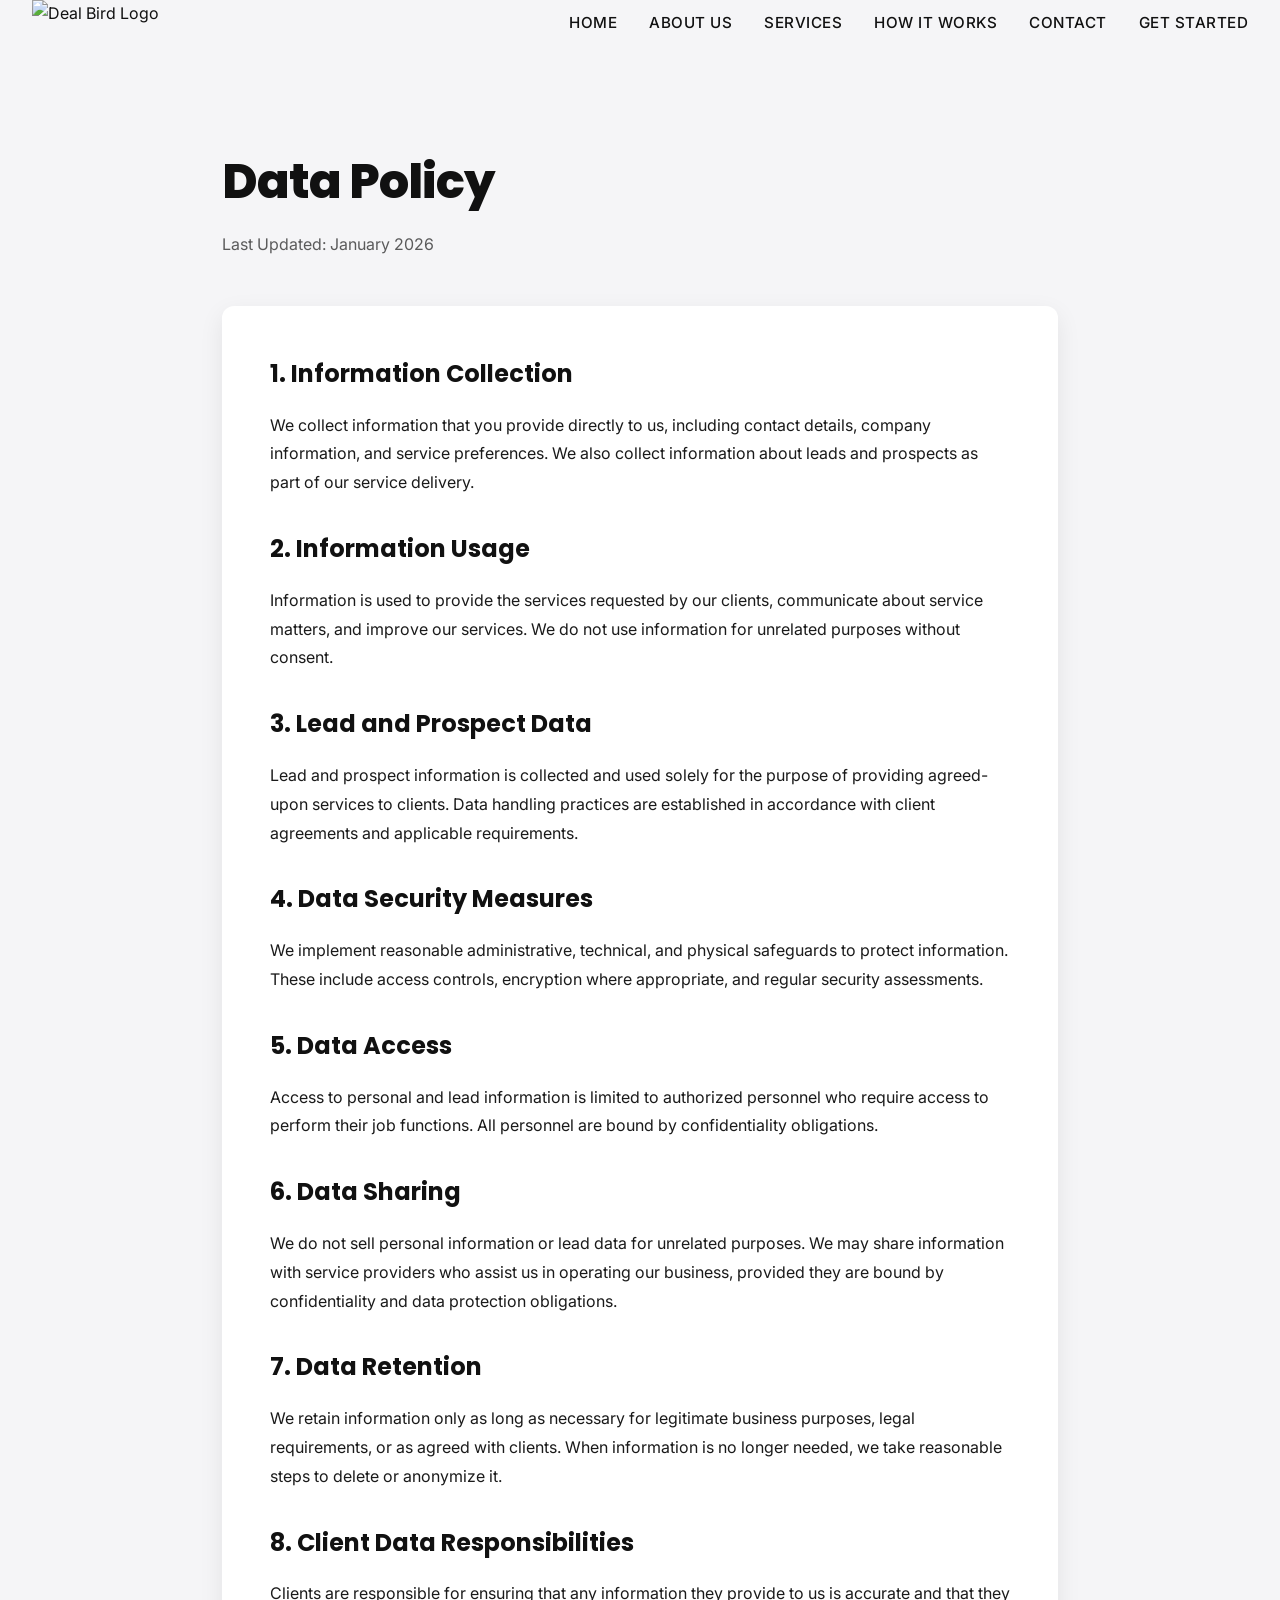
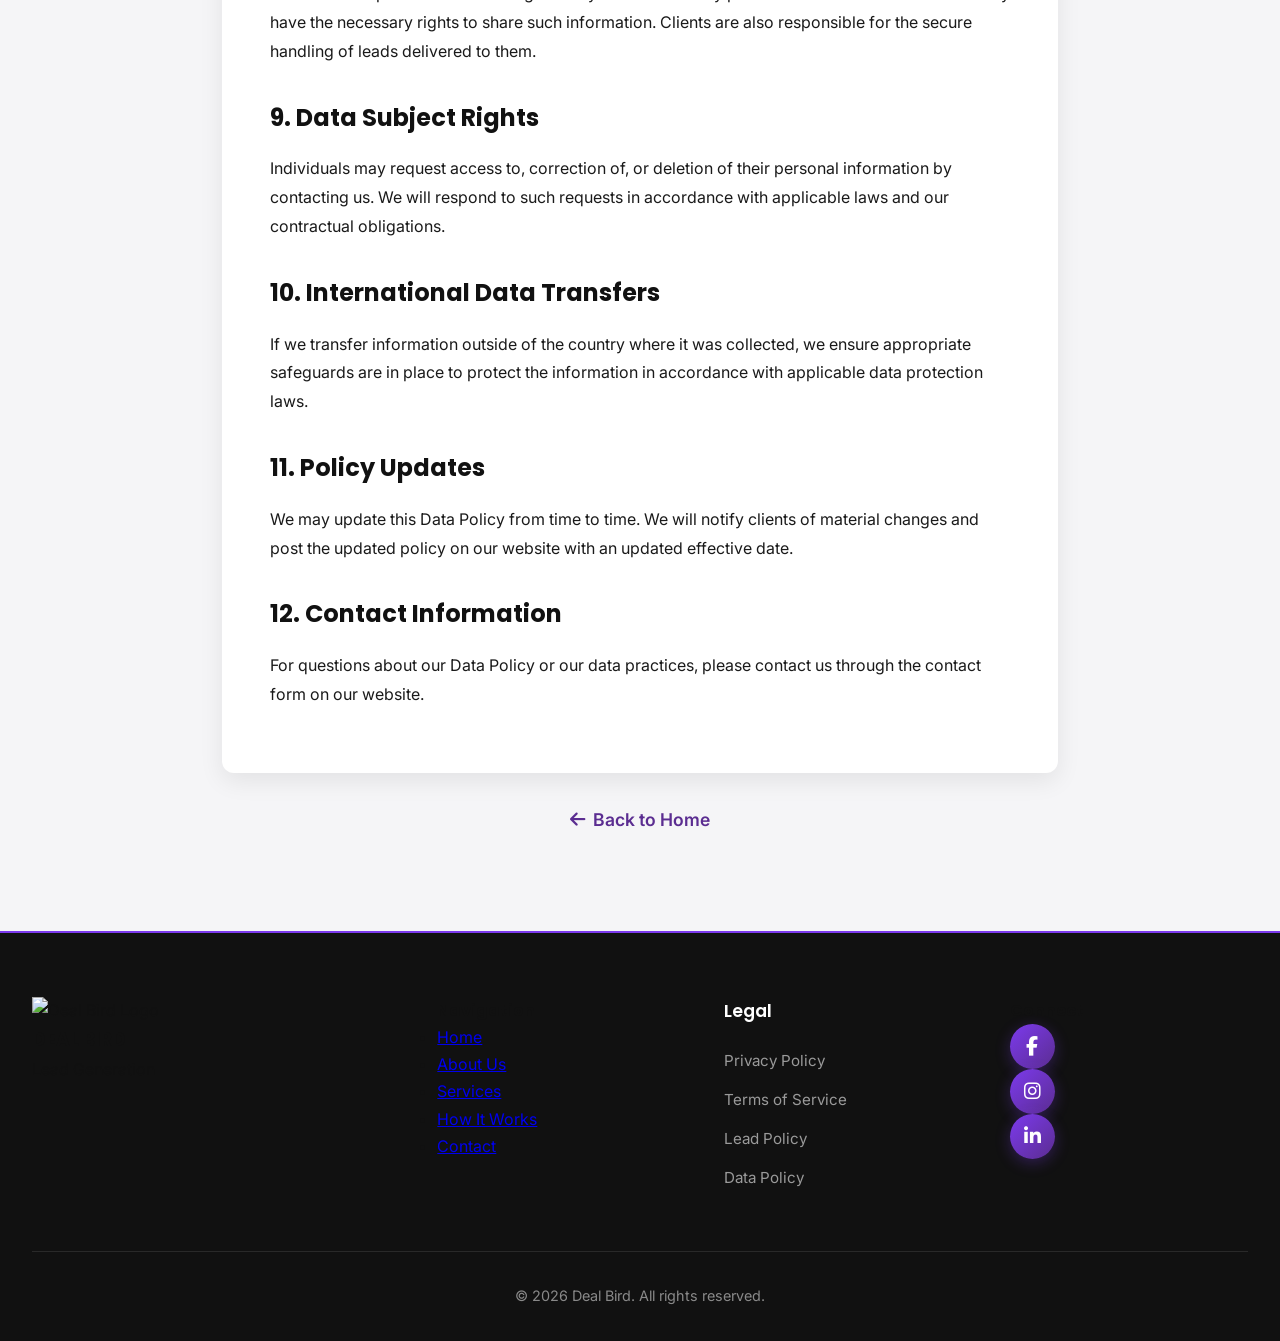
==== data-policy.html @ c2ab46f5 "Add files via upload" ====
<!DOCTYPE html>
<html lang="en">
<head>
    <meta charset="UTF-8">
    <meta name="viewport" content="width=device-width, initial-scale=1.0">
    <title>Data Policy | Deal Bird</title>
    <link rel="stylesheet" href="styles.css">
    <link rel="stylesheet" href="https://cdnjs.cloudflare.com/ajax/libs/font-awesome/6.4.0/css/all.min.css">
    <link href="https://fonts.googleapis.com/css2?family=Poppins:wght@400;500;600;700;800&family=Inter:wght@400;500;600&display=swap" rel="stylesheet">
</head>
<body>
    <!-- Header -->
    <header class="header">
        <div class="nav-container">
            <div class="logo">
                <img src="assets/logo.ico" alt="Deal Bird Logo" class="logo-img">
            </div>
            <ul class="nav-menu">
                <li><a href="index.html">Home</a></li>
                <li><a href="index.html#about">About Us</a></li>
                <li><a href="index.html#services">Services</a></li>
                <li><a href="index.html#process">How It Works</a></li>
                <li><a href="index.html#contact">Contact</a></li>
                <li><a href="index.html#contact" class="nav-cta">GET STARTED</a></li>
            </ul>
            <div class="hamburger">
                <span></span>
                <span></span>
                <span></span>
            </div>
        </div>
    </header>

    <!-- Data Policy Content -->
    <section class="legal-page">
        <div class="legal-container">
            <h1>Data Policy</h1>
            <p class="legal-updated">Last Updated: January 2026</p>
            
            <div class="legal-content">
                <h2>1. Information Collection</h2>
                <p>We collect information that you provide directly to us, including contact details, company information, and service preferences. We also collect information about leads and prospects as part of our service delivery.</p>
                
                <h2>2. Information Usage</h2>
                <p>Information is used to provide the services requested by our clients, communicate about service matters, and improve our services. We do not use information for unrelated purposes without consent.</p>
                
                <h2>3. Lead and Prospect Data</h2>
                <p>Lead and prospect information is collected and used solely for the purpose of providing agreed-upon services to clients. Data handling practices are established in accordance with client agreements and applicable requirements.</p>
                
                <h2>4. Data Security Measures</h2>
                <p>We implement reasonable administrative, technical, and physical safeguards to protect information. These include access controls, encryption where appropriate, and regular security assessments.</p>
                
                <h2>5. Data Access</h2>
                <p>Access to personal and lead information is limited to authorized personnel who require access to perform their job functions. All personnel are bound by confidentiality obligations.</p>
                
                <h2>6. Data Sharing</h2>
                <p>We do not sell personal information or lead data for unrelated purposes. We may share information with service providers who assist us in operating our business, provided they are bound by confidentiality and data protection obligations.</p>
                
                <h2>7. Data Retention</h2>
                <p>We retain information only as long as necessary for legitimate business purposes, legal requirements, or as agreed with clients. When information is no longer needed, we take reasonable steps to delete or anonymize it.</p>
                
                <h2>8. Client Data Responsibilities</h2>
                <p>Clients are responsible for ensuring that any information they provide to us is accurate and that they have the necessary rights to share such information. Clients are also responsible for the secure handling of leads delivered to them.</p>
                
                <h2>9. Data Subject Rights</h2>
                <p>Individuals may request access to, correction of, or deletion of their personal information by contacting us. We will respond to such requests in accordance with applicable laws and our contractual obligations.</p>
                
                <h2>10. International Data Transfers</h2>
                <p>If we transfer information outside of the country where it was collected, we ensure appropriate safeguards are in place to protect the information in accordance with applicable data protection laws.</p>
                
                <h2>11. Policy Updates</h2>
                <p>We may update this Data Policy from time to time. We will notify clients of material changes and post the updated policy on our website with an updated effective date.</p>
                
                <h2>12. Contact Information</h2>
                <p>For questions about our Data Policy or our data practices, please contact us through the contact form on our website.</p>
            </div>
            
            <div class="legal-footer">
                <a href="index.html" class="back-link"><i class="fas fa-arrow-left"></i> Back to Home</a>
            </div>
        </div>
    </section>

    <!-- Footer -->
    <footer class="footer">
        <div class="footer-container">
            <div class="footer-grid">
                <div class="footer-brand">
                    <div class="footer-logo">
                        <img src="assets/logo.ico" alt="Deal Bird Logo" class="footer-logo-img">
                    </div>
                    <h3>DEAL BIRD</h3>
                    <p>Lead Generation</p>
                </div>
                <div class="footer-nav">
                    <h4>Navigation</h4>
                    <ul>
                        <li><a href="index.html">Home</a></li>
                        <li><a href="index.html#about">About Us</a></li>
                        <li><a href="index.html#services">Services</a></li>
                        <li><a href="index.html#process">How It Works</a></li>
                        <li><a href="index.html#contact">Contact</a></li>
                    </ul>
                </div>
                <div class="footer-legal">
                    <h4>Legal</h4>
                    <ul>
                        <li><a href="privacy-policy.html">Privacy Policy</a></li>
                        <li><a href="terms-of-service.html">Terms of Service</a></li>
                        <li><a href="lead-policy.html">Lead Policy</a></li>
                        <li><a href="data-policy.html">Data Policy</a></li>
                    </ul>
                </div>
                <div class="footer-social">
                    <h4>Connect</h4>
                    <div class="social-links">
                        <a href="https://www.facebook.com/profile.php?id=61592684417200" target="_blank" class="social-link">
                            <i class="fab fa-facebook-f"></i>
                        </a>
                        <a href="https://www.instagram.com/dealbird_/" target="_blank" class="social-link">
                            <i class="fab fa-instagram"></i>
                        </a>
                        <a href="https://www.linkedin.com/company/deal-birdd/about/" target="_blank" class="social-link">
                            <i class="fab fa-linkedin-in"></i>
                        </a>
                    </div>
                </div>
            </div>
            <div class="footer-bottom">
                <p>&copy; 2026 Deal Bird. All rights reserved.</p>
            </div>
        </div>
    </footer>

    <script src="script.js"></script>
</body>
</html>
---- styles.css ----
/* Reset and Base Styles */
* {
    margin: 0;
    padding: 0;
    box-sizing: border-box;
}

:root {
    --color-primary: #5B2D91;
    --color-accent: #7C3AED;
    --color-dark-purple: #452080;
    --color-black: #111111;
    --color-dark: #1A1A1A;
    --color-white: #FFFFFF;
    --color-off-white: #F5F5F7;
    --color-light-purple: #EDE7F6;
    --shadow-sm: 0 1px 2px 0 rgba(0, 0, 0, 0.05);
    --shadow-md: 0 4px 6px -1px rgba(0, 0, 0, 0.1), 0 2px 4px -1px rgba(0, 0, 0, 0.06);
    --shadow-lg: 0 10px 15px -3px rgba(0, 0, 0, 0.1), 0 4px 6px -2px rgba(0, 0, 0, 0.05);
    --shadow-xl: 0 20px 25px -5px rgba(0, 0, 0, 0.1), 0 10px 10px -5px rgba(0, 0, 0, 0.04);
    --shadow-card: 0 8px 25px rgba(17, 17, 17, 0.08);
    --shadow-button: 0 5px 15px rgba(91, 45, 145, 0.20);
}

body {
    font-family: 'Inter', -apple-system, BlinkMacSystemFont, 'Segoe UI', Roboto, 'Helvetica Neue', Arial, sans-serif;
    background-color: var(--color-off-white);
    color: var(--color-black);
    line-height: 1.7;
    overflow-x: hidden;
    -webkit-font-smoothing: antialiased;
    -moz-osx-font-smoothing: grayscale;
    min-height: 100vh;
}

h1, h2, h3, h4, h5, h6 {
    font-family: 'Poppins', -apple-system, BlinkMacSystemFont, 'Segoe UI', Roboto, 'Helvetica Neue', Arial, sans-serif;
    font-weight: 700;
}

body::before {
    display: none;
}

body::after {
    display: none;
}

/* Navigation */
.navbar {
    background-color: var(--color-white);
    padding: 1rem 0;
    position: fixed;
    width: 100%;
    top: 0;
    z-index: 1000;
    box-shadow: var(--shadow-sm);
}

.nav-container {
    max-width: 1400px;
    margin: 0 auto;
    padding: 0 2rem;
    display: flex;
    justify-content: space-between;
    align-items: center;
    gap: 2rem;
}

.logo {
    display: flex;
    align-items: center;
    gap: 0.75rem;
}

.logo-img {
    height: 45px;
    width: auto;
    object-fit: contain;
}

.nav-menu {
    display: flex;
    list-style: none;
    gap: 2rem;
    align-items: center;
}

.nav-menu a {
    text-decoration: none;
    color: var(--color-black);
    font-weight: 500;
    font-size: 0.95rem;
    transition: color 0.3s ease;
    text-transform: uppercase;
    letter-spacing: 0.5px;
    position: relative;
}

.nav-menu a:hover {
    color: var(--color-primary);
}

.nav-menu a::after {
    content: '';
    position: absolute;
    bottom: -4px;
    left: 0;
    width: 0;
    height: 2px;
    background: var(--color-primary);
    transition: width 0.3s ease;
}

.nav-menu a:hover::after {
    width: 100%;
}

.btn-book-meeting {
    background-color: var(--color-primary);
    color: var(--color-white) !important;
    padding: 0.75rem 1.75rem;
    border-radius: 8px;
    font-weight: 600;
    font-size: 0.9rem;
    transition: all 0.3s ease;
    box-shadow: var(--shadow-md);
}

.btn-book-meeting:hover {
    background-color: var(--color-dark-purple);
    transform: translateY(-2px);
    box-shadow: var(--shadow-lg);
}

.hamburger {
    display: none;
    flex-direction: column;
    cursor: pointer;
    gap: 5px;
}

.hamburger span {
    width: 25px;
    height: 3px;
    background-color: var(--black);
    transition: 0.3s;
}

/* Hero Section Wrapper - Flex column for viewport fit */
.hero-wrapper {
    display: flex;
    flex-direction: column;
    justify-content: space-between;
    height: 100vh;
    overflow: hidden;
    width: 100%;
}

/* Hero Section */
.hero {
    position: relative;
    background: var(--color-off-white);
    padding: 0;
    flex: 1;
    overflow: hidden;
    width: 100%;
}

.hero-container {
    max-width: 100%;
    margin: 0 auto;
    padding: 0;
    display: grid;
    grid-template-columns: 45% 55%;
    gap: 0;
    align-items: center;
    width: 100%;
    height: 100%;
}

.hero-left {
    position: relative;
    z-index: 2;
    max-width: 1000px;
    padding: 0 10rem;
}

.hero-right {
    position: relative;
    height: 100%;
    overflow: hidden;
}

.hero-image-wrapper {
    position: absolute;
    top: 0;
    right: 0;
    width: 100%;
    height: 100%;
    clip-path: polygon(20% 0, 100% 0, 100% 100%, 0 100%);
}

.hero-image {
    width: 100%;
    height: 100%;
    object-fit: cover;
    object-position: center center;
}

/* Purple diagonal accent lines along the edge */
.hero-diagonal-line {
    position: absolute;
    top: 0;
    left: 0;
    width: 100%;
    height: 100%;
    background: linear-gradient(135deg, #5B2D91 0%, #5B2D91 3px, transparent 3px);
    clip-path: polygon(19.5% 0, 20.5% 0, -0.5% 100%, 0.5% 100%);
    z-index: 5;
    pointer-events: none;
}

.hero-diagonal-line-light {
    position: absolute;
    top: 0;
    left: 0;
    width: 100%;
    height: 100%;
    background: linear-gradient(135deg, #7C3AED 0%, #7C3AED 2px, transparent 2px);
    clip-path: polygon(20.2% 0, 20.8% 0%, 0.2% 100%, 0.8% 100%);
    z-index: 5;
    pointer-events: none;
}

/* Purple geometric corner overlay - overlapping diagonal */
.hero-purple-corner-1 {
    position: absolute;
    top: 25%;
    left: 8%;
    width: 80px;
    height: 80px;
    background: linear-gradient(135deg, #5B2D91 0%, #7C3AED 100%);
    clip-path: polygon(50% 0%, 100% 50%, 50% 100%, 0% 50%);
    opacity: 0.2;
    z-index: 10;
}

.hero-purple-corner-2 {
    position: absolute;
    top: 30%;
    left: 12%;
    width: 60px;
    height: 60px;
    border: 3px solid #7C3AED;
    clip-path: polygon(50% 0%, 100% 50%, 50% 100%, 0% 50%);
    opacity: 0.4;
    z-index: 10;
}

.hero-purple-line-1 {
    position: absolute;
    top: 35%;
    left: 5%;
    width: 100px;
    height: 2px;
    background: linear-gradient(90deg, transparent 0%, #7C3AED 50%, transparent 100%);
    opacity: 0.6;
    z-index: 10;
}

.hero-purple-line-2 {
    position: absolute;
    top: 38%;
    left: 7%;
    width: 80px;
    height: 2px;
    background: linear-gradient(90deg, transparent 0%, #5B2D91 50%, transparent 100%);
    opacity: 0.5;
    z-index: 10;
}

.hero-geo-dots {
    position: absolute;
    top: 40%;
    left: 10%;
    width: 40px;
    height: 40px;
    background-image: radial-gradient(circle, #7C3AED 1.5px, transparent 1.5px);
    background-size: 6px 6px;
    opacity: 0.4;
    z-index: 10;
}

.hero-title {
    font-size: 5rem;
    font-weight: 800;
    line-height: 0.9;
    margin-bottom: 1.5rem;
    letter-spacing: -2px;
    text-transform: uppercase;
}

.title-smarter {
    color: var(--color-black);
    display: block;
    font-size: 56px;
}

.title-lead {
    color: var(--color-primary);
    display: block;
    font-size: 72px;
}

.title-generation {
    color: var(--color-black);
    display: block;
    font-size: 56px;
}

.hero-subtitle {
    font-size: 1.2rem;
    color: var(--color-primary);
    font-weight: 600;
    margin-bottom: 0.5rem;
    letter-spacing: 1px;
    text-transform: uppercase;
}

.hero-description-wrapper {
    display: flex;
    align-items: center;
    gap: 1.5rem;
    margin-bottom: 2rem;
}

.hero-description {
    font-size: 1.1rem;
    color: var(--color-dark);
    line-height: 1.6;
    margin: 0;
}

.hero-description strong {
    color: var(--color-primary);
    font-weight: 700;
}

.hero-description-extended {
    font-size: 1rem;
    color: var(--color-dark);
    line-height: 1.6;
    margin-bottom: 1rem;
    opacity: 0.9;
}

.hero-cta {
    display: inline-block;
    background-color: var(--color-primary);
    color: var(--color-white);
    padding: 1rem 2.5rem;
    border-radius: 8px;
    font-weight: 600;
    font-size: 1rem;
    text-decoration: none;
    transition: all 0.3s ease;
    box-shadow: var(--shadow-button);
    min-width: 200px;
    text-align: center;
}

.hero-cta:hover {
    background-color: var(--color-dark-purple);
    transform: translateY(-3px);
    box-shadow: var(--shadow-lg);
}

.hero-services {
    display: grid;
    grid-template-columns: repeat(3, 1fr);
    gap: 1.25rem;
}

.hero-service-item {
    display: flex;
    align-items: center;
    gap: 1rem;
    padding: 1.25rem;
    background: var(--white);
    border-radius: 12px;
    border-left: 4px solid var(--primary-purple);
    transition: all 0.3s ease;
}

.hero-service-item:hover {
    transform: translateY(-3px);
    box-shadow: var(--shadow-lg);
}

.hero-service-item i {
    font-size: 1.4rem;
    color: var(--primary-purple);
}

.hero-service-item span {
    font-size: 0.85rem;
    font-weight: 600;
    color: var(--black);
    letter-spacing: 0.5px;
}

.hero-buttons {
    display: flex;
    gap: 1rem;
    flex-wrap: wrap;
}

.btn-primary {
    background: linear-gradient(135deg, var(--primary-purple) 0%, var(--dark-purple) 100%);
    color: var(--white);
    padding: 1rem 2.5rem;
    border: none;
    border-radius: 50px;
    font-size: 1rem;
    font-weight: 600;
    text-decoration: none;
    cursor: pointer;
    transition: all 0.3s ease;
    display: inline-flex;
    align-items: center;
    gap: 0.75rem;
    box-shadow: var(--shadow-md);
}

.btn-primary:hover {
    transform: translateY(-3px);
    box-shadow: var(--shadow-xl);
}

.btn-primary.disabled {
    background: var(--light-gray);
    cursor: not-allowed;
    transform: none;
    box-shadow: none;
}

.btn-whatsapp {
    background: linear-gradient(135deg, #25D366 0%, #128C7E 100%);
    color: var(--white);
    padding: 1rem 2.5rem;
    border: none;
    border-radius: 50px;
    font-size: 1rem;
    font-weight: 600;
    text-decoration: none;
    cursor: pointer;
    transition: all 0.3s ease;
    display: inline-flex;
    align-items: center;
    gap: 0.75rem;
    box-shadow: var(--shadow-md);
}

.btn-whatsapp:hover {
    transform: translateY(-3px);
    box-shadow: var(--shadow-xl);
}

/* Feature Bar */
.feature-bar {
    background-color: var(--color-black);
    padding: 2rem 0;
    width: 100%;
}

.feature-bar-container {
    max-width: 1280px;
    margin: 0 auto;
    padding: 0 2rem;
    display: flex;
    align-items: center;
    justify-content: space-between;
    gap: 2rem;
}

.feature-item {
    display: flex;
    align-items: center;
    gap: 1rem;
    flex: 1;
}

.feature-item i {
    font-size: 1.5rem;
    color: var(--color-accent);
}

.feature-text {
    display: flex;
    flex-direction: column;
}

.feature-title {
    font-size: 0.85rem;
    font-weight: 600;
    color: var(--color-white);
    letter-spacing: 1px;
    text-transform: uppercase;
}

.feature-subtitle {
    font-size: 1rem;
    font-weight: 700;
    color: var(--color-white);
    letter-spacing: 0.5px;
}

.feature-divider {
    width: 1px;
    height: 40px;
    background: rgba(255, 255, 255, 0.2);
}

/* Purple CTA Strip */
.cta-strip {
    background: linear-gradient(135deg, var(--color-primary) 0%, var(--color-accent) 100%);
    padding: 2rem 0;
    position: relative;
    clip-path: polygon(0 0, calc(100% - 60px) 0, 100% 100%, 0 100%);
}

.cta-strip-container {
    max-width: 1280px;
    margin: 0 auto;
    padding: 0 2rem;
}

.cta-strip-content {
    display: flex;
    align-items: center;
    gap: 2rem;
}

.cta-icon {
    font-size: 2.5rem;
    color: var(--color-white);
    opacity: 0.9;
}

.cta-text {
    font-size: 1.5rem;
    font-weight: 600;
    color: var(--color-white);
    margin: 0;
    letter-spacing: -0.5px;
}

.cta-highlight {
    color: rgba(255, 255, 255, 0.7);
    font-weight: 400;
}

/* About Section */
.about {
    background: var(--color-white);
    padding: 5rem 0;
}

.about-container {
    max-width: 1280px;
    margin: 0 auto;
    padding: 0 2rem;
    display: grid;
    grid-template-columns: 1fr 1fr;
    gap: 4rem;
    align-items: center;
}

.about-content h2 {
    font-size: 2.5rem;
    font-weight: 800;
    color: var(--color-black);
    margin-bottom: 1.5rem;
    letter-spacing: -1px;
}

.about-content h2 span {
    color: var(--color-primary);
}

.about-content p {
    font-size: 1.1rem;
    color: var(--color-dark);
    line-height: 1.8;
}

.about-image img {
    max-width: 100%;
    height: auto;
    border-radius: 12px;
    box-shadow: var(--shadow-lg);
}

/* Call Samples Section */
.call-samples {
    background: var(--color-off-white);
    padding: 5rem 0;
}

.call-samples-container {
    max-width: 1280px;
    margin: 0 auto;
    padding: 0 2rem;
}

.call-samples h2 {
    font-size: 2.5rem;
    text-align: center;
    margin-bottom: 1rem;
    color: var(--color-black);
    font-weight: 800;
    letter-spacing: -1px;
}

.call-samples h2 span {
    color: var(--color-primary);
}

.section-subtitle {
    text-align: center;
    color: var(--color-dark);
    margin-bottom: 4rem;
    font-size: 1.1rem;
}

.samples-grid {
    display: grid;
    grid-template-columns: repeat(auto-fit, minmax(320px, 1fr));
    gap: 2rem;
}

.sample-card {
    background: var(--color-white);
    border-radius: 12px;
    padding: 2rem;
    text-align: center;
    border: 1px solid var(--color-light-purple);
    transition: all 0.3s ease;
    box-shadow: var(--shadow-card);
}

.sample-card:hover {
    transform: translateY(-8px);
    box-shadow: var(--shadow-xl);
}

.sample-placeholder {
    background: linear-gradient(135deg, var(--color-dark-purple) 0%, var(--color-primary) 100%);
    height: 220px;
    display: flex;
    align-items: center;
    justify-content: center;
    border-radius: 8px;
}

.sample-placeholder i {
    font-size: 4rem;
    color: var(--color-white);
}

.sample-card h3 {
    padding: 1.75rem;
    font-size: 1.3rem;
    color: var(--color-black);
    font-weight: 700;
}

.sample-card p {
    padding: 0 1.75rem 1.75rem;
    color: var(--color-dark);
    line-height: 1.6;
}

/* Secret Section */
.secret-section {
    background: var(--color-off-white);
    padding: 6rem 0;
    text-align: center;
}

.secret-container {
    max-width: 1280px;
    margin: 0 auto;
    padding: 0 2rem;
}

.secret-content {
    display: grid;
    grid-template-columns: 1fr 1fr;
    gap: 4rem;
    align-items: center;
}

.secret-text h2 {
    font-size: 2.5rem;
    margin-bottom: 1.5rem;
    color: var(--color-black);
    font-weight: 800;
    letter-spacing: -1px;
}

.secret-text p {
    font-size: 1.2rem;
    color: var(--color-dark);
    line-height: 1.8;
}

.secret-visual {
    display: flex;
    justify-content: center;
    align-items: center;
}

.secret-graphic {
    display: flex;
    gap: 2rem;
    align-items: center;
    justify-content: center;
    padding: 3rem;
    background: linear-gradient(135deg, var(--color-light-purple) 0%, var(--color-off-white) 100%);
    border-radius: 20px;
    border: 2px solid rgba(91,45,145,0.2);
}

.secret-graphic i {
    font-size: 3.5rem;
    color: var(--color-primary);
}

.process {
    background: var(--color-white);
    padding: 6rem 0;
}

.process-container {
    max-width: 1280px;
    margin: 0 auto;
    padding: 0 2rem;
}

.process h2 {
    font-size: 2.5rem;
    text-align: center;
    margin-bottom: 4rem;
    color: var(--color-black);
    font-weight: 800;
    letter-spacing: -1px;
}

.process h2 span {
    color: var(--color-primary);
}

.process-grid {
    display: grid;
    grid-template-columns: repeat(5, 1fr);
    gap: 24px;
}

.process-card {
    background: #FFFFFF;
    padding: 2.5rem;
    border-radius: 12px;
    text-align: center;
    border: 1px solid rgba(91,45,145,0.15);
    transition: all 0.25s ease;
    box-shadow: 0 8px 25px rgba(17,17,17,0.06);
    position: relative;
}

.process-card:hover {
    background: #F0E9FA;
    border: 1px solid rgba(91,45,145,0.40);
    box-shadow: 0 15px 35px rgba(91,45,145,0.16);
    transform: translateY(-6px);
}

.process-card:hover .process-number {
    color: #7C3AED;
}

.process-number {
    font-size: 56px;
    font-weight: 700;
    color: #5B2D91;
    margin-bottom: 0.5rem;
    letter-spacing: -2px;
    transition: all 0.25s ease;
}

.process-icon {
    font-size: 1.8rem;
    color: var(--color-primary);
    margin-bottom: 1rem;
    transition: all 0.25s ease;
}

.process-card:hover .process-icon {
    color: #7C3AED;
}

.process-card h3 {
    font-size: 1.4rem;
    margin-bottom: 1rem;
    color: var(--color-black);
    font-weight: 700;
}

.process-card p {
    color: var(--color-dark);
    line-height: 1.7;
}

/* Services Section */
.services {
    background: var(--color-light-purple);
    padding: 5rem 0;
}

.services-header {
    text-align: center;
    margin-bottom: 4rem;
    padding: 2rem;
    background: rgba(255, 255, 255, 0.9);
    border-radius: 20px;
    border: 2px solid rgba(91, 33, 182, 0.5);
    max-width: 800px;
    margin-left: auto;
    margin-right: auto;
    box-shadow: var(--shadow-lg);
}

.services-container {
    max-width: 1280px;
    margin: 0 auto;
    padding: 0 2rem;
}

.services h2 {
    font-size: 2.5rem;
    text-align: center;
    margin-bottom: 4rem;
    color: var(--primary-purple);
    font-weight: 800;
    letter-spacing: -1px;
}

.services-grid {
    display: grid;
    grid-template-columns: repeat(3, 1fr);
    gap: 24px;
}

.service-card {
    background: #FFFFFF;
    padding: 2.5rem;
    border-radius: 12px;
    text-align: center;
    border: 1px solid rgba(91,45,145,0.15);
    transition: all 0.25s ease;
    box-shadow: 0 8px 25px rgba(17,17,17,0.06);
}

.service-card:hover {
    background: #F0E9FA;
    border: 1px solid rgba(91,45,145,0.40);
    box-shadow: 0 15px 35px rgba(91,45,145,0.16);
    transform: translateY(-6px);
}

.service-icon {
    width: 90px;
    height: 90px;
    background: linear-gradient(135deg, var(--color-light-purple) 0%, var(--color-light-purple) 100%);
    border-radius: 50%;
    display: flex;
    align-items: center;
    justify-content: center;
    margin: 0 auto 1.75rem;
    box-shadow: 0 4px 15px rgba(91,45,145,0.1);
    transition: all 0.25s ease;
}

.service-icon i {
    font-size: 2.2rem;
    color: var(--color-primary);
    transition: all 0.25s ease;
}

.service-card:hover .service-icon {
    background: #5B2D91;
}

.service-card:hover .service-icon i {
    color: #FFFFFF;
}

.service-card h3 {
    font-size: 1.3rem;
    margin-bottom: 1rem;
    color: var(--color-black);
    font-weight: 700;
}

.service-card p {
    color: var(--color-dark);
    line-height: 1.7;
}

/* Why Work With Us / Trust Section */
.trust-section {
    background: var(--color-light-purple);
    padding: 5rem 0;
}

.trust-container {
    max-width: 1280px;
    margin: 0 auto;
    padding: 0 2rem;
}

.trust-section h2 {
    font-size: 2.5rem;
    text-align: center;
    margin-bottom: 1rem;
    color: var(--color-black);
    font-weight: 800;
    letter-spacing: -1px;
}

.trust-section h2 span {
    color: var(--color-primary);
}

.trust-grid {
    display: grid;
    grid-template-columns: repeat(4, 1fr);
    gap: 24px;
    margin-top: 3rem;
}

.trust-card {
    background: #FFFFFF;
    padding: 3rem;
    border-radius: 12px;
    text-align: center;
    border: 1px solid rgba(91,45,145,0.15);
    transition: all 0.25s ease;
    box-shadow: 0 8px 25px rgba(17,17,17,0.06);
    min-height: 280px;
}

.trust-card:hover {
    background: #F0E9FA;
    border: 1px solid rgba(91,45,145,0.40);
    box-shadow: 0 15px 35px rgba(91,45,145,0.16);
    transform: translateY(-6px);
}

.trust-icon {
    font-size: 3rem;
    color: var(--color-primary);
    margin-bottom: 1.5rem;
    transition: all 0.25s ease;
}

.trust-card:hover .trust-icon {
    color: #7C3AED;
}

.trust-card h3 {
    font-size: 1.4rem;
    color: var(--color-black);
    font-weight: 700;
    margin-bottom: 1rem;
}

.trust-card p {
    color: var(--color-dark);
    line-height: 1.7;
    font-size: 1rem;
}

/* Lead Quality Section */
.lead-quality {
    background: var(--color-white);
    padding: 5rem 0;
}

.lead-quality-container {
    max-width: 1280px;
    margin: 0 auto;
    padding: 0 2rem;
}

.lead-quality-content {
    max-width: 900px;
    margin: 0 auto;
    text-align: center;
}

.lead-quality-icon {
    font-size: 3rem;
    color: var(--color-primary);
    margin-bottom: 1.5rem;
}

.lead-quality-content h2 {
    font-size: 2.5rem;
    margin-bottom: 1.5rem;
    color: var(--color-black);
    font-weight: 800;
    letter-spacing: -1px;
}

.lead-quality-content p {
    font-size: 1.2rem;
    color: var(--color-dark);
    line-height: 1.8;
    margin-bottom: 2.5rem;
}

.lead-quality-points {
    display: flex;
    flex-direction: column;
    gap: 1.25rem;
    align-items: center;
}

.quality-point {
    display: flex;
    align-items: center;
    gap: 1rem;
    font-size: 1.1rem;
    color: var(--color-dark);
}

.quality-point i {
    color: var(--color-primary);
    font-size: 1.3rem;
}

.lead-quality-grid {
    display: grid;
    grid-template-columns: 1fr 1fr;
    gap: 2rem;
    align-items: center;
}

.lead-quality-text {
    padding: 2rem;
    background: var(--color-white);
    border-radius: 12px;
    box-shadow: var(--shadow-card);
}

.lead-quality-text h2 {
    font-size: 2rem;
    margin-bottom: 1rem;
    color: var(--color-black);
    font-weight: 700;
}

.lead-quality-text p {
    font-size: 1.1rem;
    color: var(--color-dark);
    line-height: 1.7;
}

.lead-quality-visual {
    padding: 2rem;
    background: var(--color-white);
    border-radius: 12px;
    box-shadow: var(--shadow-card);
}

.lead-quality-visual img {
    width: 100%;
    height: auto;
    border-radius: 12px;
}

/* Data Privacy Section */
.data-privacy {
    background: var(--color-off-white);
    padding: 5rem 0;
}

.data-privacy-container {
    max-width: 1280px;
    margin: 0 auto;
    padding: 0 2rem;
}

.data-privacy-content {
    max-width: 900px;
    margin: 0 auto;
    text-align: center;
}

.data-privacy-icon {
    font-size: 3rem;
    color: var(--color-primary);
    margin-bottom: 1.5rem;
}

.data-privacy-content h2 {
    font-size: 2.5rem;
    margin-bottom: 1.5rem;
    color: var(--color-black);
    font-weight: 800;
    letter-spacing: -1px;
}

.data-privacy-content p {
    font-size: 1.2rem;
    color: var(--color-dark);
    line-height: 1.8;
    margin-bottom: 2.5rem;
}

.data-privacy-points {
    display: flex;
    flex-direction: column;
    gap: 1.25rem;
    align-items: center;
}

.privacy-point {
    display: flex;
    align-items: center;
    gap: 1rem;
    font-size: 1.1rem;
    color: var(--color-dark);
}

.privacy-point i {
    color: var(--color-primary);
    font-size: 1.3rem;
}

/* Contact Form Section */

.contact {
    background: var(--color-light-purple);
    padding: 5rem 0;
}

.contact-container {
    max-width: 1280px;
    margin: 0 auto;
    padding: 0 2rem;
}

.contact h2 {
    font-size: 2.5rem;
    text-align: center;
    margin-bottom: 1rem;
    color: var(--color-black);
    font-weight: 800;
    letter-spacing: -1px;
}

.contact h2 span {
    color: var(--color-primary);
}

.contact-form {
    background: var(--color-white);
    padding: 3rem;
    border-radius: 12px;
    border: 1px solid rgba(91,45,145,0.3);
    box-shadow: 0 15px 40px rgba(91,45,145,0.15);
    max-width: 600px;
    margin: 0 auto;
}

.form-group {
    margin-bottom: 1.75rem;
}

.form-group label {
    display: block;
    margin-bottom: 0.5rem;
    font-weight: 600;
    color: var(--color-black);
    font-size: 0.95rem;
}

.form-group input,
.form-group select,
.form-group textarea {
    width: 100%;
    padding: 1rem;
    border: 2px solid var(--color-light-purple);
    border-radius: 8px;
    font-size: 1rem;
    font-family: inherit;
    background: var(--color-off-white);
    color: var(--color-black);
    transition: all 0.3s ease;
}

.form-group input:focus,
.form-group select:focus,
.form-group textarea:focus {
    outline: none;
    border-color: var(--color-primary);
}

.form-group select {
    cursor: pointer;
}

.btn-submit {
    background-color: var(--color-primary);
    color: var(--color-white);
    padding: 1rem 2rem;
    border: none;
    border-radius: 8px;
    font-size: 1rem;
    font-weight: 600;
    cursor: pointer;
    transition: all 0.3s ease;
    width: 100%;
    box-shadow: var(--shadow-button);
}

.btn-submit:hover {
    background-color: var(--color-dark-purple);
    transform: translateY(-2px);
    box-shadow: var(--shadow-lg);
}

/* Book a Meeting Section */
.book-meeting {
    background: var(--color-white);
    padding: 3rem 0;
}

.book-meeting-container {
    max-width: 1280px;
    margin: 0 auto;
    padding: 0 2rem;
    text-align: center;
}

.book-meeting h2 {
    font-size: 2.5rem;
    margin-bottom: 1rem;
    color: var(--color-black);
    font-weight: 800;
    letter-spacing: -1px;
}

.book-meeting h2 span {
    color: var(--color-primary);
}

.book-meeting p {
    color: var(--color-dark);
    margin-bottom: 2rem;
    font-size: 1.1rem;
}

.booking-iframe {
    width: 100%;
    max-width: 800px;
    margin: 0 auto;
    border-radius: 12px;
    overflow: hidden;
    box-shadow: var(--shadow-lg);
}

/* Legal Pages */
.legal-page {
    background: var(--color-off-white);
    padding: 6rem 0;
    min-height: calc(100vh - 80px);
}

.legal-container {
    max-width: 900px;
    margin: 0 auto;
    padding: 0 2rem;
}

.legal-page h1 {
    font-size: 3rem;
    color: var(--color-black);
    font-weight: 800;
    margin-bottom: 0.5rem;
    letter-spacing: -1px;
}

.legal-updated {
    color: var(--color-dark);
    font-size: 1rem;
    margin-bottom: 3rem;
    opacity: 0.7;
}

.legal-content {
    background: var(--color-white);
    padding: 3rem;
    border-radius: 12px;
    box-shadow: var(--shadow-card);
    margin-bottom: 2rem;
}

.legal-content h2 {
    font-size: 1.5rem;
    color: var(--color-black);
    font-weight: 700;
    margin-top: 2rem;
    margin-bottom: 1rem;
}

.legal-content h2:first-child {
    margin-top: 0;
}

.legal-content p {
    color: var(--color-dark);
    line-height: 1.8;
    margin-bottom: 1rem;
}

.legal-footer {
    text-align: center;
    margin-top: 2rem;
}

.back-link {
    display: inline-flex;
    align-items: center;
    gap: 0.5rem;
    color: var(--color-primary);
    text-decoration: none;
    font-weight: 600;
    font-size: 1.1rem;
    transition: all 0.3s ease;
}

.back-link:hover {
    color: var(--color-accent);
}

/* Footer */

.footer {
    background: #111111;
    padding: 4rem 0 2rem;
    border-top: 2px solid #7C3AED;
}

.footer-container {
    max-width: 1280px;
    margin: 0 auto;
    padding: 0 2rem;
}

.footer-grid {
    display: grid;
    grid-template-columns: 1.5fr 1fr 1fr 1fr;
    gap: 3rem;
    margin-bottom: 3rem;
}

.footer-brand {
    text-align: left;
}

.footer-logo-lockup {
    display: flex;
    align-items: center;
    gap: 1rem;
    margin-bottom: 1.5rem;
}

.footer-logo-icon {
    font-size: 2.5rem;
    color: #7C3AED;
}

.footer-logo-text {
    display: flex;
    flex-direction: column;
}

.footer-logo-name {
    color: #FFFFFF;
    font-size: 1.5rem;
    font-weight: 700;
    line-height: 1.2;
}

.footer-logo-tagline {
    color: #7C3AED;
    font-size: 0.9rem;
    font-weight: 500;
}

.footer-description {
    color: #BDBDBD;
    font-size: 0.95rem;
    line-height: 1.7;
    margin-bottom: 1.5rem;
    max-width: 280px;
}

.footer-company h4,
.footer-resources h4,
.footer-legal h4 {
    color: #FFFFFF;
    font-size: 1.1rem;
    font-weight: 600;
    margin-bottom: 1.25rem;
}

.footer-company ul,
.footer-resources ul,
.footer-legal ul {
    list-style: none;
    padding: 0;
    margin: 0;
}

.footer-company ul li,
.footer-resources ul li,
.footer-legal ul li {
    margin-bottom: 0.75rem;
}

.footer-company ul li a,
.footer-resources ul li a,
.footer-legal ul li a {
    color: #BDBDBD;
    text-decoration: none;
    font-size: 0.95rem;
    opacity: 0.8;
    transition: all 0.3s ease;
}

.footer-company ul li a:hover,
.footer-resources ul li a:hover,
.footer-legal ul li a:hover {
    color: #7C3AED;
    opacity: 1;
}

.footer-brand .social-links {
    display: flex;
    gap: 1rem;
}

.social-link {
    width: 45px;
    height: 45px;
    background: linear-gradient(135deg, #7C3AED 0%, #5B2D91 100%);
    border-radius: 50%;
    display: flex;
    align-items: center;
    justify-content: center;
    color: #FFFFFF;
    font-size: 1.2rem;
    text-decoration: none;
    transition: all 0.3s ease;
    box-shadow: 0 4px 15px rgba(124, 58, 237, 0.3);
}

.social-link:hover {
    transform: translateY(-3px) scale(1.1);
    box-shadow: 0 8px 25px rgba(124, 58, 237, 0.5);
}

.footer-bottom {
    text-align: center;
    padding-top: 2rem;
    border-top: 1px solid rgba(255, 255, 255, 0.1);
}

.footer-bottom p {
    color: #BDBDBD;
    font-size: 0.9rem;
    opacity: 0.7;
    margin: 0;
}

/* Floating WhatsApp Button */

.whatsapp-float {
    position: fixed;
    bottom: 35px;
    right: 35px;
    background: linear-gradient(135deg, #25D366 0%, #128C7E 100%);
    color: var(--color-white);
    width: 65px;
    height: 65px;
    border-radius: 50%;
    display: flex;
    align-items: center;
    justify-content: center;
    font-size: 2.2rem;
    text-decoration: none;
    box-shadow: var(--shadow-xl);
    transition: all 0.3s ease;
    z-index: 1000;
}

.whatsapp-float:hover {
    transform: scale(1.1);
    box-shadow: 0 25px 50px -12px rgba(37, 211, 102, 0.5);
}

/* Responsive Design */

@media (max-width: 1024px) {
    .hero-container {
        grid-template-columns: 1fr;
    }
    
    .hero-right {
        height: 50vh;
        min-height: 400px;
    }
    
    .hero-image-wrapper {
        width: 70%;
        clip-path: polygon(30% 0, 100% 0, 100% 100%, 0% 100%);
    }
    
    .hero-left {
        max-width: 100%;
        text-align: center;
    }
    
    .process-grid {
        grid-template-columns: repeat(2, 1fr);
        gap: 24px;
    }
    
    .trust-grid {
        grid-template-columns: repeat(2, 1fr);
        gap: 24px;
    }
    
    .services-grid {
        grid-template-columns: repeat(2, 1fr);
        gap: 24px;
    }
}

@media (max-width: 768px) {
    .nav-menu {
        display: none;
        flex-direction: column;
        position: absolute;
        top: 100%;
        left: 0;
        right: 0;
        background-color: var(--color-white);
        padding: 1.5rem;
        gap: 0;
        box-shadow: 0 10px 30px rgba(0, 0, 0, 0.15);
        border-top: 1px solid var(--color-light-purple);
        animation: slideDown 0.3s ease;
    }

    @keyframes slideDown {
        from {
            opacity: 0;
            transform: translateY(-10px);
        }
        to {
            opacity: 1;
            transform: translateY(0);
        }
    }

    .nav-menu.active {
        display: flex;
    }

    .nav-menu li {
        width: 100%;
        border-bottom: 1px solid var(--color-light-purple);
    }

    .nav-menu li:last-child {
        border-bottom: none;
    }

    .nav-menu a {
        display: block;
        padding: 1rem 0;
        font-size: 1rem;
    }

    .nav-cta {
        margin-top: 0.5rem;
        text-align: center;
        padding: 0.875rem 2rem !important;
        display: inline-block;
        width: 100%;
    }

    .hamburger {
        display: flex;
        flex-direction: column;
        gap: 5px;
        cursor: pointer;
        z-index: 1001;
    }

    .hamburger.active span:nth-child(1) {
        transform: rotate(45deg) translate(5px, 5px);
    }

    .hamburger.active span:nth-child(2) {
        opacity: 0;
    }

    .hamburger.active span:nth-child(3) {
        transform: rotate(-45deg) translate(7px, -6px);
    }

    .hero-container {
        grid-template-columns: 1fr;
        text-align: center;
        padding: 0 1.5rem;
    }

    .hero-left {
        padding: 3rem 0;
        order: 1;
        max-width: 100%;
    }

    .hero-right {
        height: 40vh;
        min-height: 300px;
        order: 2;
    }
    
    .hero-image-wrapper {
        width: 100%;
        clip-path: none;
    }

    .hero-title {
        font-size: 3rem;
    }
    
    .title-smarter {
        font-size: 2rem;
    }
    
    .title-lead {
        font-size: 3.5rem;
    }
    
    .title-generation {
        font-size: 2rem;
    }

    .hero-description {
        max-width: 100%;
    }
    
    .hero-geo-shape-1,
    .hero-geo-shape-2,
    .hero-geo-line,
    .hero-geo-white-line,
    .hero-geo-dots {
        display: none;
    }

    .feature-bar-container {
        flex-direction: column;
        gap: 1.5rem;
    }
    
    .feature-divider {
        width: 40px;
        height: 1px;
    }
    
    .cta-strip {
        clip-path: none;
    }
    
    .about-container {
        grid-template-columns: 1fr;
        gap: 2rem;
    }
    
    .about-image {
        order: -1;
    }
    
    .process-grid {
        grid-template-columns: 1fr;
        gap: 20px;
    }
    
    .samples-grid,
    .services-grid,
    .trust-grid {
        grid-template-columns: 1fr;
    }
    
    .lead-quality-points,
    .data-privacy-points {
        align-items: flex-start;
        text-align: left;
    }
    
    .quality-point,
    .privacy-point {
        font-size: 1rem;
    }
    
    .footer-grid {
        grid-template-columns: 1fr;
        gap: 2rem;
        text-align: center;
    }
    
    .footer-brand,
    .footer-company,
    .footer-resources,
    .footer-legal {
        text-align: center;
    }
    
    .footer-logo-lockup {
        justify-content: center;
    }
    
    .footer-description {
        max-width: 100%;
    }
    
    .footer-brand .social-links {
        justify-content: center;
    }
}

@media (max-width: 480px) {
    .hero {
        min-height: 600px;
    }
    
    .hero-title {
        font-size: 2.5rem;
    }
    
    .title-smarter {
        font-size: 1.5rem;
    }
    
    .title-lead {
        font-size: 2.8rem;
    }
    
    .title-generation {
        font-size: 1.5rem;
    }
    
    .hero-subtitle {
        font-size: 1rem;
    }
    
    .hero-description {
        font-size: 1rem;
    }
}
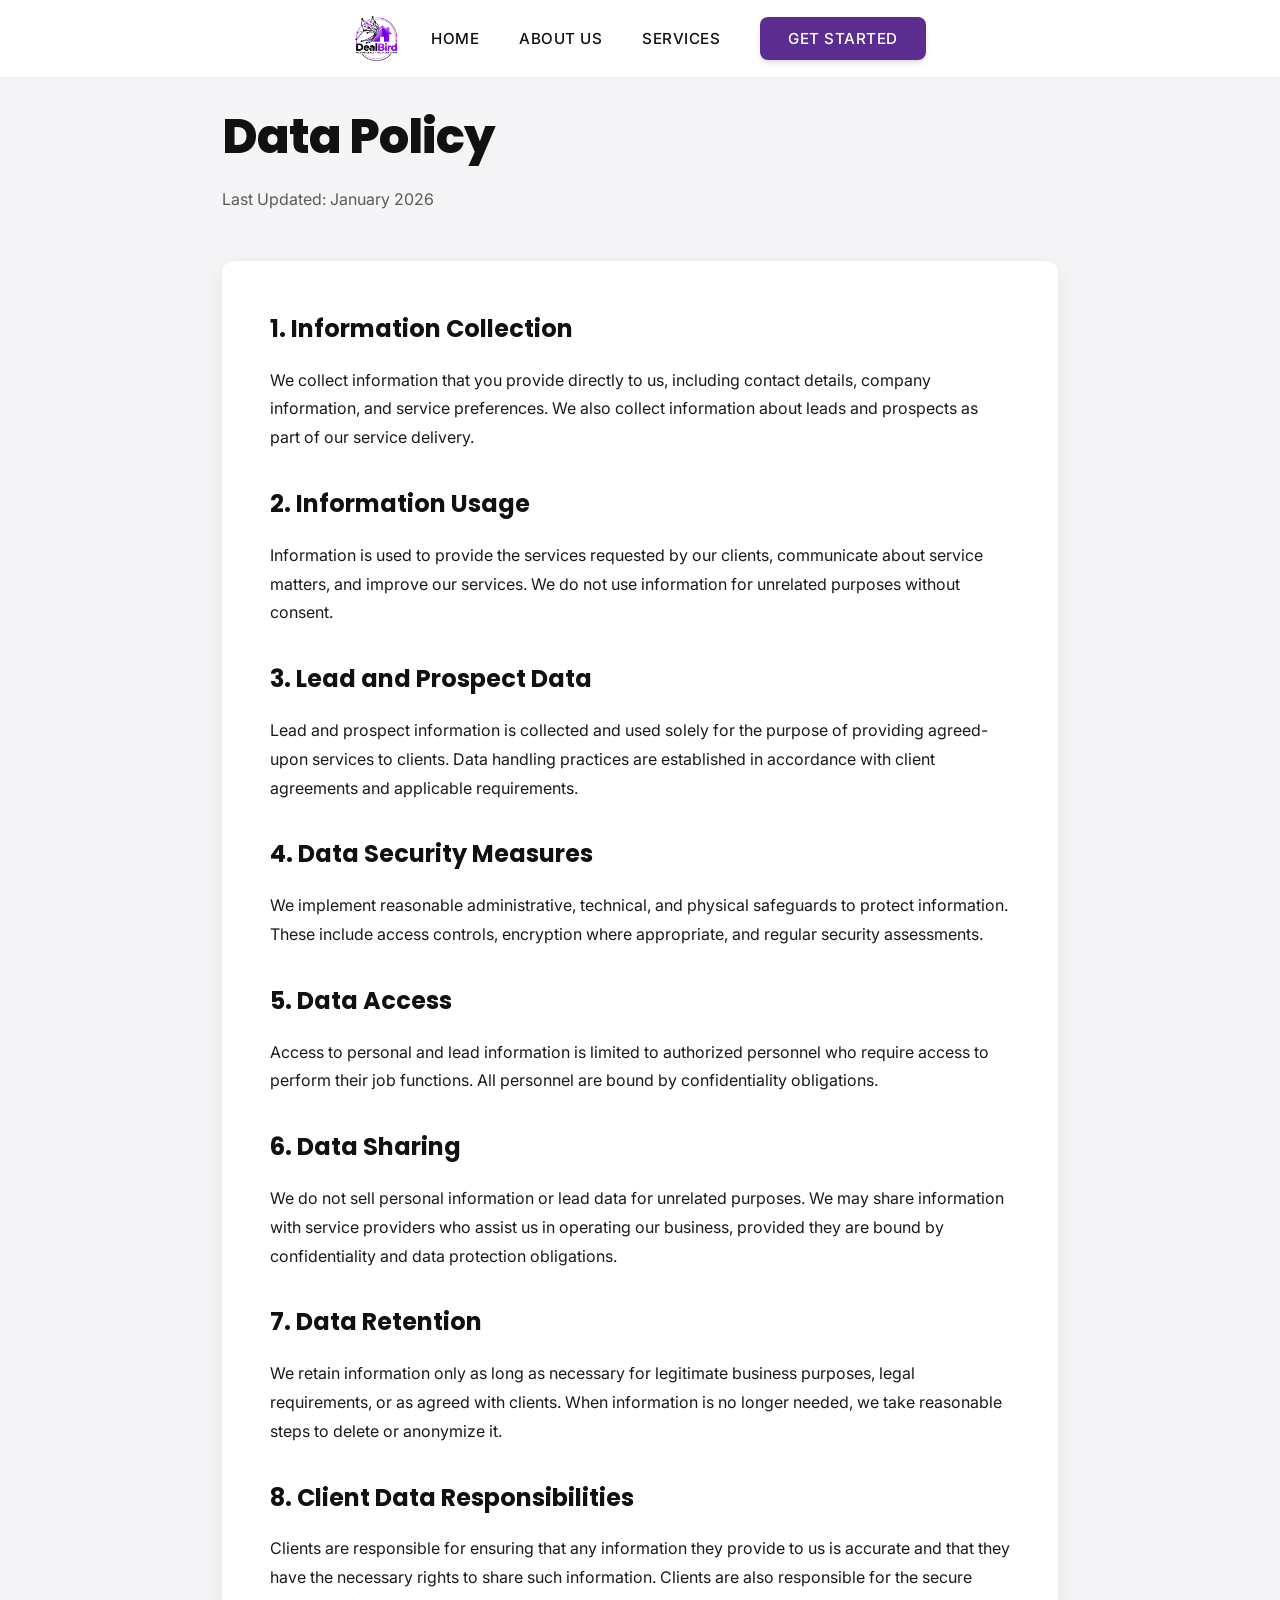
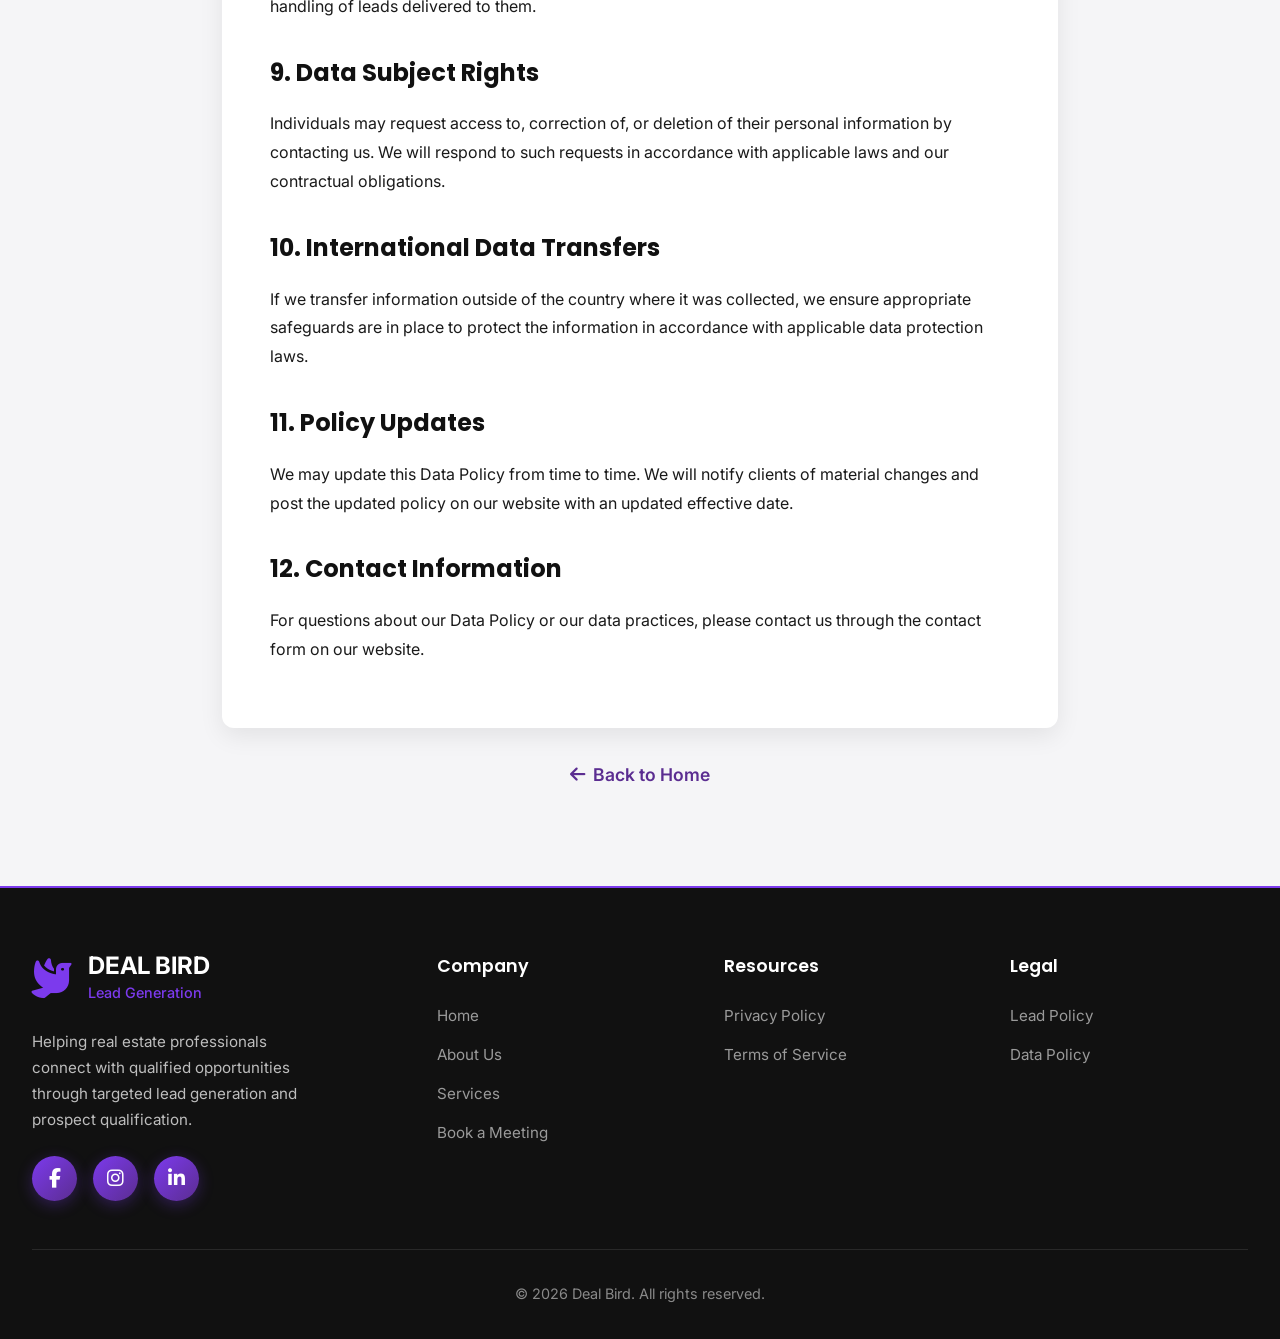
==== commit 9fd57482: "Add files via upload" ====
--- a/data-policy.html
+++ b/data-policy.html
@@ -9,19 +9,17 @@
     <link href="https://fonts.googleapis.com/css2?family=Poppins:wght@400;500;600;700;800&family=Inter:wght@400;500;600&display=swap" rel="stylesheet">
 </head>
 <body>
-    <!-- Header -->
-    <header class="header">
+    <!-- Navigation -->
+    <nav class="navbar">
         <div class="nav-container">
             <div class="logo">
                 <img src="assets/logo.ico" alt="Deal Bird Logo" class="logo-img">
             </div>
             <ul class="nav-menu">
-                <li><a href="index.html">Home</a></li>
+                <li><a href="index.html#home">Home</a></li>
                 <li><a href="index.html#about">About Us</a></li>
                 <li><a href="index.html#services">Services</a></li>
-                <li><a href="index.html#process">How It Works</a></li>
-                <li><a href="index.html#contact">Contact</a></li>
-                <li><a href="index.html#contact" class="nav-cta">GET STARTED</a></li>
+                <li><a href="index.html#book-meeting" class="btn-book-meeting">Get Started</a></li>
             </ul>
             <div class="hamburger">
                 <span></span>
@@ -29,7 +27,7 @@
                 <span></span>
             </div>
         </div>
-    </header>
+    </nav>
 
     <!-- Data Policy Content -->
     <section class="legal-page">
@@ -86,33 +84,14 @@
         <div class="footer-container">
             <div class="footer-grid">
                 <div class="footer-brand">
-                    <div class="footer-logo">
-                        <img src="assets/logo.ico" alt="Deal Bird Logo" class="footer-logo-img">
+                    <div class="footer-logo-lockup">
+                        <i class="fas fa-dove footer-logo-icon"></i>
+                        <div class="footer-logo-text">
+                            <span class="footer-logo-name">DEAL BIRD</span>
+                            <span class="footer-logo-tagline">Lead Generation</span>
+                        </div>
                     </div>
-                    <h3>DEAL BIRD</h3>
-                    <p>Lead Generation</p>
-                </div>
-                <div class="footer-nav">
-                    <h4>Navigation</h4>
-                    <ul>
-                        <li><a href="index.html">Home</a></li>
-                        <li><a href="index.html#about">About Us</a></li>
-                        <li><a href="index.html#services">Services</a></li>
-                        <li><a href="index.html#process">How It Works</a></li>
-                        <li><a href="index.html#contact">Contact</a></li>
-                    </ul>
-                </div>
-                <div class="footer-legal">
-                    <h4>Legal</h4>
-                    <ul>
-                        <li><a href="privacy-policy.html">Privacy Policy</a></li>
-                        <li><a href="terms-of-service.html">Terms of Service</a></li>
-                        <li><a href="lead-policy.html">Lead Policy</a></li>
-                        <li><a href="data-policy.html">Data Policy</a></li>
-                    </ul>
-                </div>
-                <div class="footer-social">
-                    <h4>Connect</h4>
+                    <p class="footer-description">Helping real estate professionals connect with qualified opportunities through targeted lead generation and prospect qualification.</p>
                     <div class="social-links">
                         <a href="https://www.facebook.com/profile.php?id=61592684417200" target="_blank" class="social-link">
                             <i class="fab fa-facebook-f"></i>
@@ -125,6 +104,29 @@
                         </a>
                     </div>
                 </div>
+                <div class="footer-company">
+                    <h4>Company</h4>
+                    <ul>
+                        <li><a href="index.html#home">Home</a></li>
+                        <li><a href="index.html#about">About Us</a></li>
+                        <li><a href="index.html#services">Services</a></li>
+                        <li><a href="index.html#book-meeting">Book a Meeting</a></li>
+                    </ul>
+                </div>
+                <div class="footer-resources">
+                    <h4>Resources</h4>
+                    <ul>
+                        <li><a href="privacy-policy.html">Privacy Policy</a></li>
+                        <li><a href="terms-of-service.html">Terms of Service</a></li>
+                    </ul>
+                </div>
+                <div class="footer-legal">
+                    <h4>Legal</h4>
+                    <ul>
+                        <li><a href="lead-policy.html">Lead Policy</a></li>
+                        <li><a href="data-policy.html">Data Policy</a></li>
+                    </ul>
+                </div>
             </div>
             <div class="footer-bottom">
                 <p>&copy; 2026 Deal Bird. All rights reserved.</p>
--- a/styles.css
+++ b/styles.css
@@ -62,7 +62,7 @@
     margin: 0 auto;
     padding: 0 2rem;
     display: flex;
-    justify-content: space-between;
+    justify-content: center;
     align-items: center;
     gap: 2rem;
 }
@@ -82,7 +82,7 @@
 .nav-menu {
     display: flex;
     list-style: none;
-    gap: 2rem;
+    gap: 2.5rem;
     align-items: center;
 }
 
@@ -183,7 +183,26 @@
     position: relative;
     z-index: 2;
     max-width: 1000px;
-    padding: 0 10rem;
+    padding: 0 6rem;
+}
+
+.hero-brand {
+    display: flex;
+    align-items: center;
+    gap: 1rem;
+    margin-bottom: 2rem;
+}
+
+.hero-logo {
+    height: 60px;
+    width: auto;
+}
+
+.hero-brand-name {
+    font-size: 2rem;
+    font-weight: 800;
+    color: var(--color-primary);
+    letter-spacing: 2px;
 }
 
 .hero-right {
@@ -561,6 +580,72 @@
     font-weight: 400;
 }
 
+/* Sample Calls Section */
+.sample-calls {
+    background: var(--color-off-white);
+    padding: 5rem 0;
+}
+
+.sample-calls-container {
+    max-width: 1280px;
+    margin: 0 auto;
+    padding: 0 2rem;
+}
+
+.sample-calls h2 {
+    font-size: 2.5rem;
+    text-align: center;
+    margin-bottom: 0.5rem;
+    color: var(--color-black);
+    font-weight: 800;
+    letter-spacing: -1px;
+}
+
+.sample-calls .section-subtitle {
+    text-align: center;
+    margin-bottom: 3rem;
+    color: var(--color-dark);
+    font-size: 1.1rem;
+}
+
+.sample-calls-grid {
+    display: grid;
+    grid-template-columns: repeat(auto-fit, minmax(280px, 1fr));
+    gap: 2rem;
+}
+
+.sample-call-card {
+    background: var(--color-white);
+    padding: 2rem;
+    border-radius: 12px;
+    box-shadow: var(--shadow-md);
+    text-align: center;
+    transition: transform 0.3s ease, box-shadow 0.3s ease;
+}
+
+.sample-call-card:hover {
+    transform: translateY(-5px);
+    box-shadow: var(--shadow-lg);
+}
+
+.sample-call-icon {
+    font-size: 2.5rem;
+    color: var(--color-primary);
+    margin-bottom: 1rem;
+}
+
+.sample-call-card h3 {
+    font-size: 1.25rem;
+    font-weight: 700;
+    color: var(--color-black);
+    margin-bottom: 1.5rem;
+}
+
+.sample-call-card audio {
+    width: 100%;
+    margin-top: 1rem;
+}
+
 /* About Section */
 .about {
     background: var(--color-white);
@@ -1562,12 +1647,48 @@
     }
 }
 
+@media (max-width: 1024px) {
+    .hero-left {
+        padding: 0 3rem !important;
+        max-width: 550px !important;
+    }
+}
+
 @media (max-width: 768px) {
+    .navbar {
+        padding: 1rem 0;
+        background-color: #ffffff !important;
+        position: fixed;
+        top: 0;
+        left: 0;
+        right: 0;
+    }
+
+    .nav-container {
+        padding: 0 1.5rem;
+        justify-content: space-between;
+    }
+
+    .hamburger {
+        display: flex !important;
+        flex-direction: column;
+        gap: 5px;
+        cursor: pointer;
+        z-index: 1002;
+    }
+
+    .hamburger span {
+        width: 25px;
+        height: 3px;
+        background-color: var(--black);
+        transition: 0.3s;
+    }
+
     .nav-menu {
         display: none;
         flex-direction: column;
-        position: absolute;
-        top: 100%;
+        position: fixed;
+        top: 70px;
         left: 0;
         right: 0;
         background-color: var(--color-white);
@@ -1576,6 +1697,85 @@
         box-shadow: 0 10px 30px rgba(0, 0, 0, 0.15);
         border-top: 1px solid var(--color-light-purple);
         animation: slideDown 0.3s ease;
+        z-index: 1001;
+    }
+
+    .nav-menu.active {
+        display: flex;
+    }
+
+    .nav-menu li {
+        width: 100%;
+        border-bottom: 1px solid var(--color-light-purple);
+    }
+
+    .nav-menu li:last-child {
+        border-bottom: none;
+    }
+
+    .nav-menu a {
+        display: block;
+        padding: 1rem 0;
+        font-size: 1rem;
+    }
+
+    .nav-menu a::after {
+        display: none;
+    }
+
+    .nav-cta {
+        margin-top: 0.5rem;
+        text-align: center;
+        padding: 0.875rem 2rem !important;
+        display: inline-block;
+        width: 100%;
+    }
+
+    .hamburger {
+        display: flex;
+        flex-direction: column;
+        gap: 5px;
+        cursor: pointer;
+        z-index: 1001;
+    }
+
+    .hamburger.active span:nth-child(1) {
+        transform: rotate(45deg) translate(5px, 5px);
+    }
+
+    .hamburger.active span:nth-child(2) {
+        opacity: 0;
+    }
+
+    .hamburger.active span:nth-child(3) {
+        transform: rotate(-45deg) translate(7px, -6px);
+    }
+
+    .hero-wrapper {
+        height: auto;
+        min-height: 100vh;
+    }
+
+    .hero {
+        min-height: auto;
+        padding: 4rem 0;
+    }
+
+    .hero-container {
+        grid-template-columns: 1fr;
+        text-align: center;
+        padding: 0 1rem !important;
+        height: auto;
+    }
+
+    .hero-left {
+        padding: 0 1rem !important;
+        max-width: 100% !important;
+    }
+
+    .hero-description-wrapper {
+        flex-direction: column;
+        gap: 0.5rem;
     }
 
     @keyframes slideDown {
@@ -1636,16 +1836,36 @@
         transform: rotate(-45deg) translate(7px, -6px);
     }
 
+    .hero-wrapper {
+        height: auto;
+        min-height: 100vh;
+    }
+
+    .hero {
+        min-height: auto;
+        padding: 4rem 0;
+    }
+
     .hero-container {
         grid-template-columns: 1fr;
         text-align: center;
         padding: 0 1.5rem;
+        height: auto;
     }
 
     .hero-left {
-        padding: 3rem 0;
+        padding: 1rem !important;
         order: 1;
-        max-width: 100%;
+        max-width: 100% !important;
+    }
+
+    .hero-container {
+        padding: 0 1rem !important;
+    }
+
+    .hero-description-wrapper {
+        flex-direction: column;
+        gap: 0.5rem;
     }
 
     .hero-right {
@@ -1660,23 +1880,31 @@
     }
 
     .hero-title {
-        font-size: 3rem;
+        font-size: 2.5rem;
     }
     
     .title-smarter {
+        font-size: 1.5rem;
+    }
+    
+    .title-lead {
         font-size: 2rem;
     }
     
-    .title-lead {
-        font-size: 3.5rem;
-    }
-    
     .title-generation {
-        font-size: 2rem;
+        font-size: 1.5rem;
+    }
+
+    .hero-subtitle {
+        font-size: 0.9rem;
     }
 
     .hero-description {
-        max-width: 100%;
+        font-size: 0.95rem;
+    }
+
+    .hero-description-extended {
+        font-size: 0.9rem;
     }
     
     .hero-geo-shape-1,
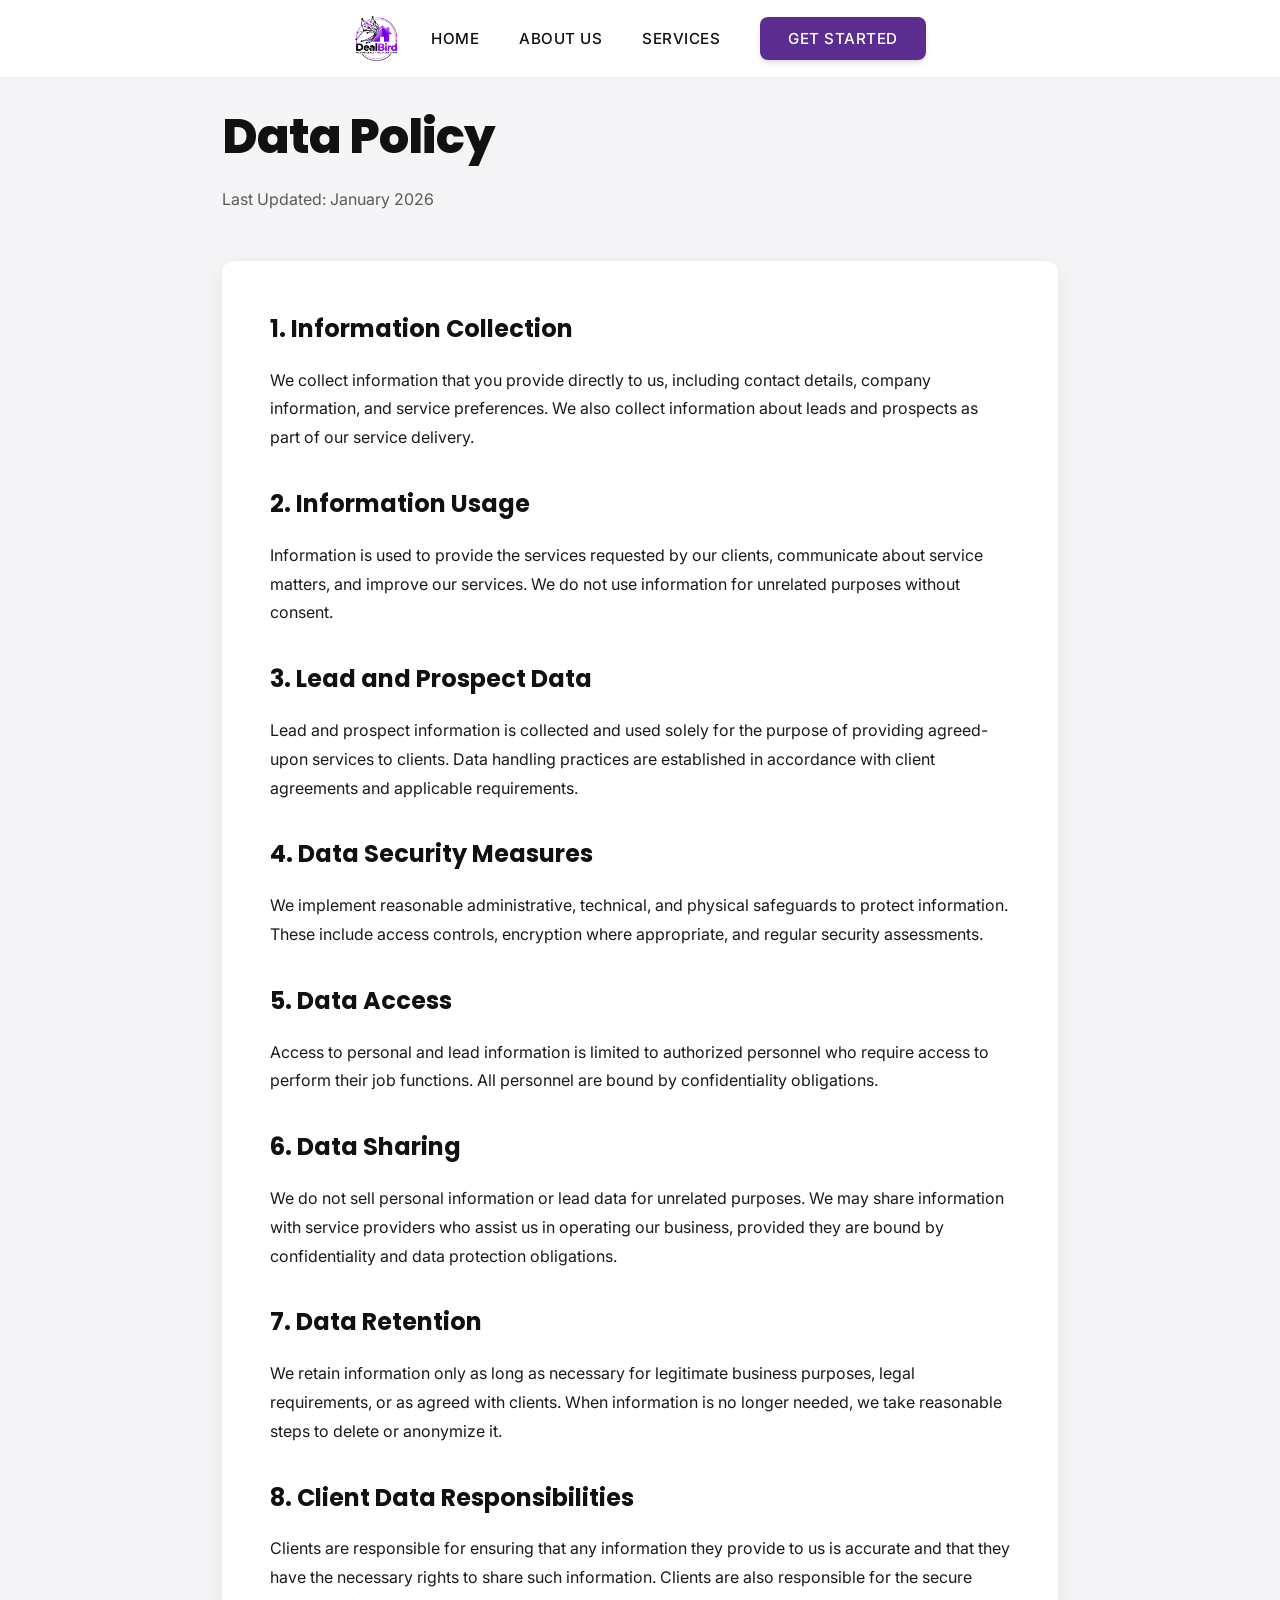
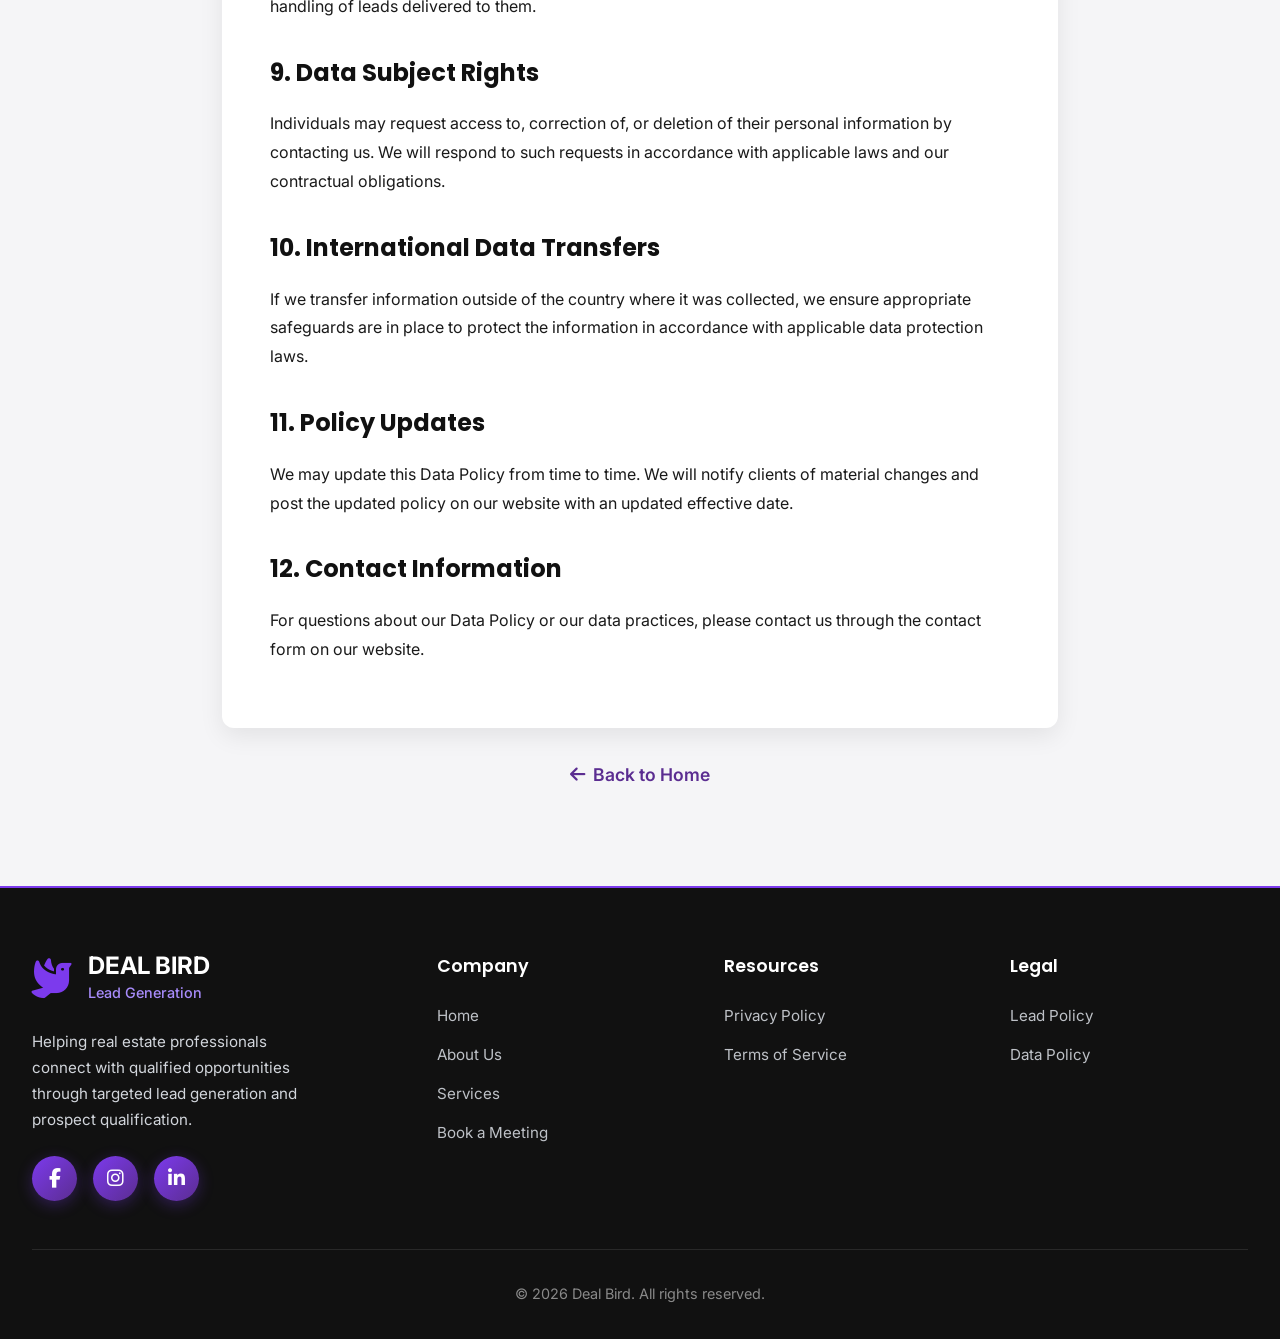
==== commit b725ac61: "Add files via upload" ====
--- a/data-policy.html
+++ b/data-policy.html
@@ -3,9 +3,38 @@
 <head>
     <meta charset="UTF-8">
     <meta name="viewport" content="width=device-width, initial-scale=1.0">
-    <title>Data Policy | Deal Bird</title>
+    <title>Data Policy | Deal Bird - Real Estate Lead Generation Services</title>
+    <meta name="description" content="Deal Bird's Data Policy - Learn how we collect, use, store, and protect data in our real estate lead generation and cold calling services.">
+    <meta name="keywords" content="data policy, data protection, real estate leads data, cold calling data, lead generation data policy, Deal Bird data policy">
+    <meta name="author" content="Deal Bird">
+    <meta name="robots" content="index, follow">
+    <meta name="theme-color" content="#8E24AA">
+    
+    <!-- Open Graph / Facebook -->
+    <meta property="og:type" content="website">
+    <meta property="og:url" content="https://dealbird-us.com/data-policy.html">
+    <meta property="og:title" content="Data Policy | Deal Bird - Real Estate Lead Generation Services">
+    <meta property="og:description" content="Deal Bird's Data Policy - Learn how we collect, use, store, and protect data in our real estate lead generation and cold calling services.">
+    <meta property="og:image" content="https://dealbird-us.com/assets/logo.ico">
+    
+    <!-- Twitter -->
+    <meta property="twitter:card" content="summary_large_image">
+    <meta property="twitter:url" content="https://dealbird-us.com/data-policy.html">
+    <meta property="twitter:title" content="Data Policy | Deal Bird - Real Estate Lead Generation Services">
+    <meta property="twitter:description" content="Deal Bird's Data Policy - Learn how we collect, use, store, and protect data in our real estate lead generation and cold calling services.">
+    <meta property="twitter:image" content="https://dealbird-us.com/assets/logo.ico">
+    
+    <!-- Canonical URL -->
+    <link rel="canonical" href="https://dealbird-us.com/data-policy.html">
+    
+    <!-- Favicon - Google Compliant -->
+    <link rel="icon" type="image/x-icon" href="assets/logo.ico">
+    <link rel="icon" type="image/png" sizes="48x48" href="assets/logo.ico">
+    <link rel="icon" type="image/png" sizes="96x96" href="assets/logo.ico">
+    <link rel="icon" type="image/png" sizes="192x192" href="assets/logo.ico">
+    <link rel="dns-prefetch" href="https://fonts.googleapis.com">
     <link rel="stylesheet" href="styles.css">
-    <link rel="stylesheet" href="https://cdnjs.cloudflare.com/ajax/libs/font-awesome/6.4.0/css/all.min.css">
+    <link rel="stylesheet" href="https://cdnjs.cloudflare.com/ajax/libs/font-awesome/6.4.0/css/all.min.css" media="print" onload="this.media='all'">
     <link href="https://fonts.googleapis.com/css2?family=Poppins:wght@400;500;600;700;800&family=Inter:wght@400;500;600&display=swap" rel="stylesheet">
 </head>
 <body>
@@ -13,7 +42,7 @@
     <nav class="navbar">
         <div class="nav-container">
             <div class="logo">
-                <img src="assets/logo.ico" alt="Deal Bird Logo" class="logo-img">
+                <img src="assets/logo.ico" alt="Deal Bird Logo" class="logo-img" width="48" height="48" decoding="async">
             </div>
             <ul class="nav-menu">
                 <li><a href="index.html#home">Home</a></li>
@@ -93,13 +122,13 @@
                     </div>
                     <p class="footer-description">Helping real estate professionals connect with qualified opportunities through targeted lead generation and prospect qualification.</p>
                     <div class="social-links">
-                        <a href="https://www.facebook.com/profile.php?id=61592684417200" target="_blank" class="social-link">
+                        <a href="https://www.facebook.com/profile.php?id=61592684417200" target="_blank" class="social-link" aria-label="Facebook">
                             <i class="fab fa-facebook-f"></i>
                         </a>
-                        <a href="https://www.instagram.com/dealbird_/" target="_blank" class="social-link">
+                        <a href="https://www.instagram.com/dealbird_/" target="_blank" class="social-link" aria-label="Instagram">
                             <i class="fab fa-instagram"></i>
                         </a>
-                        <a href="https://www.linkedin.com/company/deal-birdd/about/" target="_blank" class="social-link">
+                        <a href="https://www.linkedin.com/company/deal-birdd/about/" target="_blank" class="social-link" aria-label="LinkedIn">
                             <i class="fab fa-linkedin-in"></i>
                         </a>
                     </div>
--- a/styles.css
+++ b/styles.css
@@ -31,6 +31,7 @@
     -webkit-font-smoothing: antialiased;
     -moz-osx-font-smoothing: grayscale;
     min-height: 100vh;
+    text-rendering: optimizeSpeed;
 }
 
 h1, h2, h3, h4, h5, h6 {
@@ -1492,13 +1493,13 @@
 }
 
 .footer-logo-tagline {
-    color: #7C3AED;
+    color: #A78BFA;
     font-size: 0.9rem;
     font-weight: 500;
 }
 
 .footer-description {
-    color: #BDBDBD;
+    color: #D1D5DB;
     font-size: 0.95rem;
     line-height: 1.7;
     margin-bottom: 1.5rem;
@@ -1531,10 +1532,10 @@
 .footer-company ul li a,
 .footer-resources ul li a,
 .footer-legal ul li a {
-    color: #BDBDBD;
+    color: #D1D5DB;
     text-decoration: none;
     font-size: 0.95rem;
-    opacity: 0.8;
+    opacity: 0.9;
     transition: all 0.3s ease;
 }
 
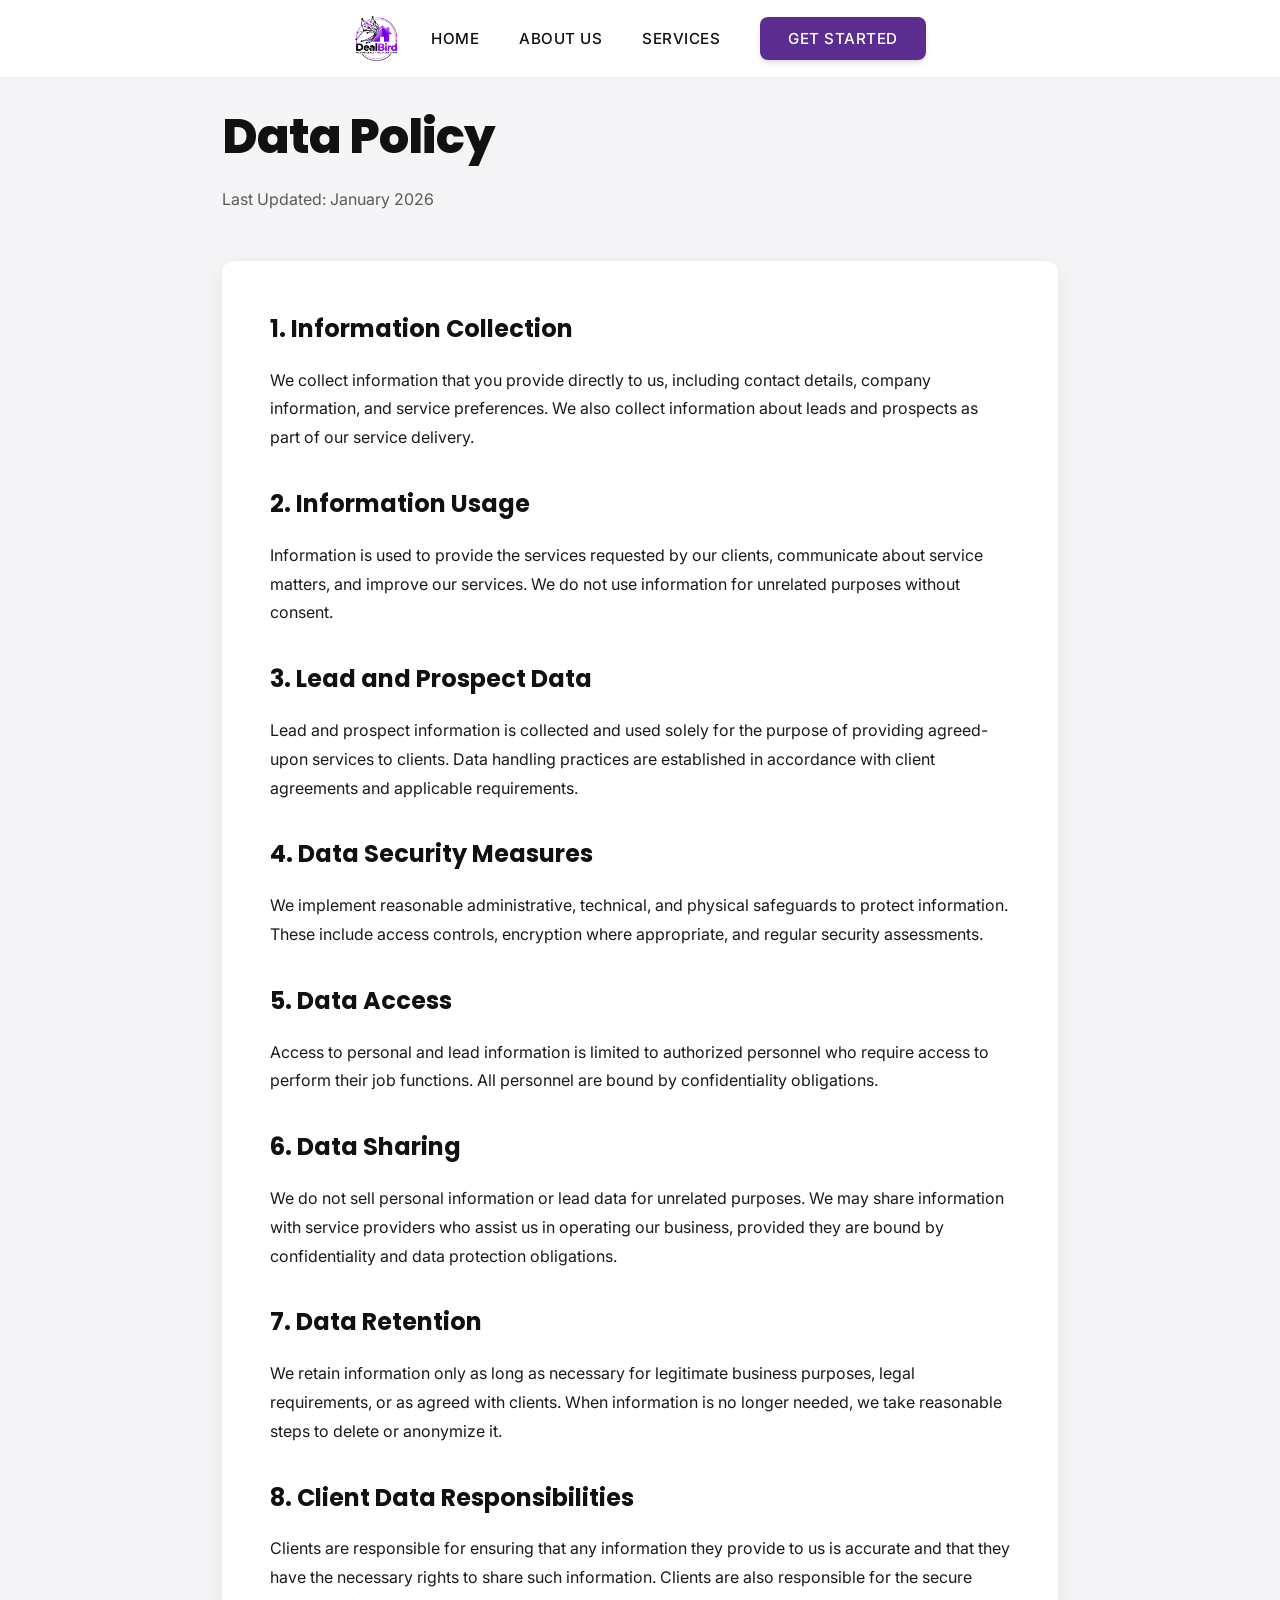
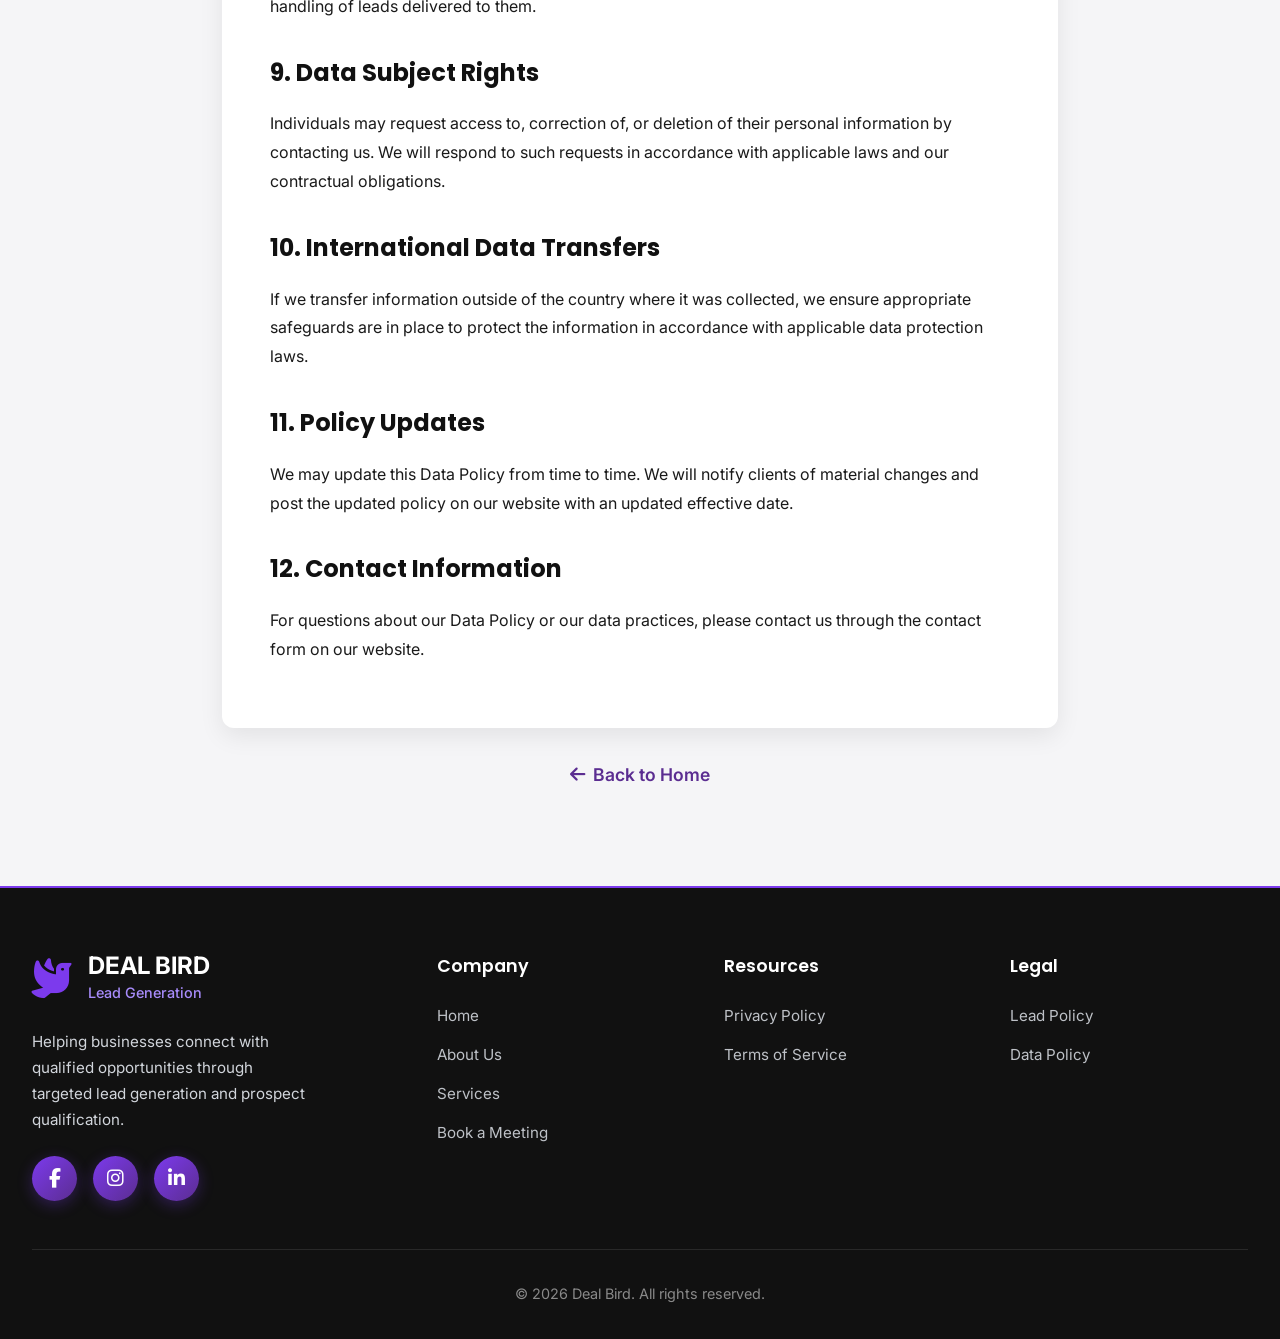
==== commit fc95c96b: "Add files via upload" ====
--- a/data-policy.html
+++ b/data-policy.html
@@ -3,9 +3,9 @@
 <head>
     <meta charset="UTF-8">
     <meta name="viewport" content="width=device-width, initial-scale=1.0">
-    <title>Data Policy | Deal Bird - Real Estate Lead Generation Services</title>
-    <meta name="description" content="Deal Bird's Data Policy - Learn how we collect, use, store, and protect data in our real estate lead generation and cold calling services.">
-    <meta name="keywords" content="data policy, data protection, real estate leads data, cold calling data, lead generation data policy, Deal Bird data policy">
+    <title>Data Policy | Deal Bird - Lead Generation Services</title>
+    <meta name="description" content="Deal Bird's Data Policy - Learn how we collect, use, store, and protect data in our lead generation and cold calling services.">
+    <meta name="keywords" content="data policy, data protection, leads data, cold calling data, lead generation data policy, Deal Bird data policy">
     <meta name="author" content="Deal Bird">
     <meta name="robots" content="index, follow">
     <meta name="theme-color" content="#8E24AA">
@@ -13,15 +13,15 @@
     <!-- Open Graph / Facebook -->
     <meta property="og:type" content="website">
     <meta property="og:url" content="https://dealbird-us.com/data-policy.html">
-    <meta property="og:title" content="Data Policy | Deal Bird - Real Estate Lead Generation Services">
-    <meta property="og:description" content="Deal Bird's Data Policy - Learn how we collect, use, store, and protect data in our real estate lead generation and cold calling services.">
+    <meta property="og:title" content="Data Policy | Deal Bird - Lead Generation Services">
+    <meta property="og:description" content="Deal Bird's Data Policy - Learn how we collect, use, store, and protect data in our lead generation and cold calling services.">
     <meta property="og:image" content="https://dealbird-us.com/assets/logo.ico">
     
     <!-- Twitter -->
     <meta property="twitter:card" content="summary_large_image">
     <meta property="twitter:url" content="https://dealbird-us.com/data-policy.html">
-    <meta property="twitter:title" content="Data Policy | Deal Bird - Real Estate Lead Generation Services">
-    <meta property="twitter:description" content="Deal Bird's Data Policy - Learn how we collect, use, store, and protect data in our real estate lead generation and cold calling services.">
+    <meta property="twitter:title" content="Data Policy | Deal Bird - Lead Generation Services">
+    <meta property="twitter:description" content="Deal Bird's Data Policy - Learn how we collect, use, store, and protect data in our lead generation and cold calling services.">
     <meta property="twitter:image" content="https://dealbird-us.com/assets/logo.ico">
     
     <!-- Canonical URL -->
@@ -120,7 +120,7 @@
                             <span class="footer-logo-tagline">Lead Generation</span>
                         </div>
                     </div>
-                    <p class="footer-description">Helping real estate professionals connect with qualified opportunities through targeted lead generation and prospect qualification.</p>
+                    <p class="footer-description">Helping businesses connect with qualified opportunities through targeted lead generation and prospect qualification.</p>
                     <div class="social-links">
                         <a href="https://www.facebook.com/profile.php?id=61592684417200" target="_blank" class="social-link" aria-label="Facebook">
                             <i class="fab fa-facebook-f"></i>
